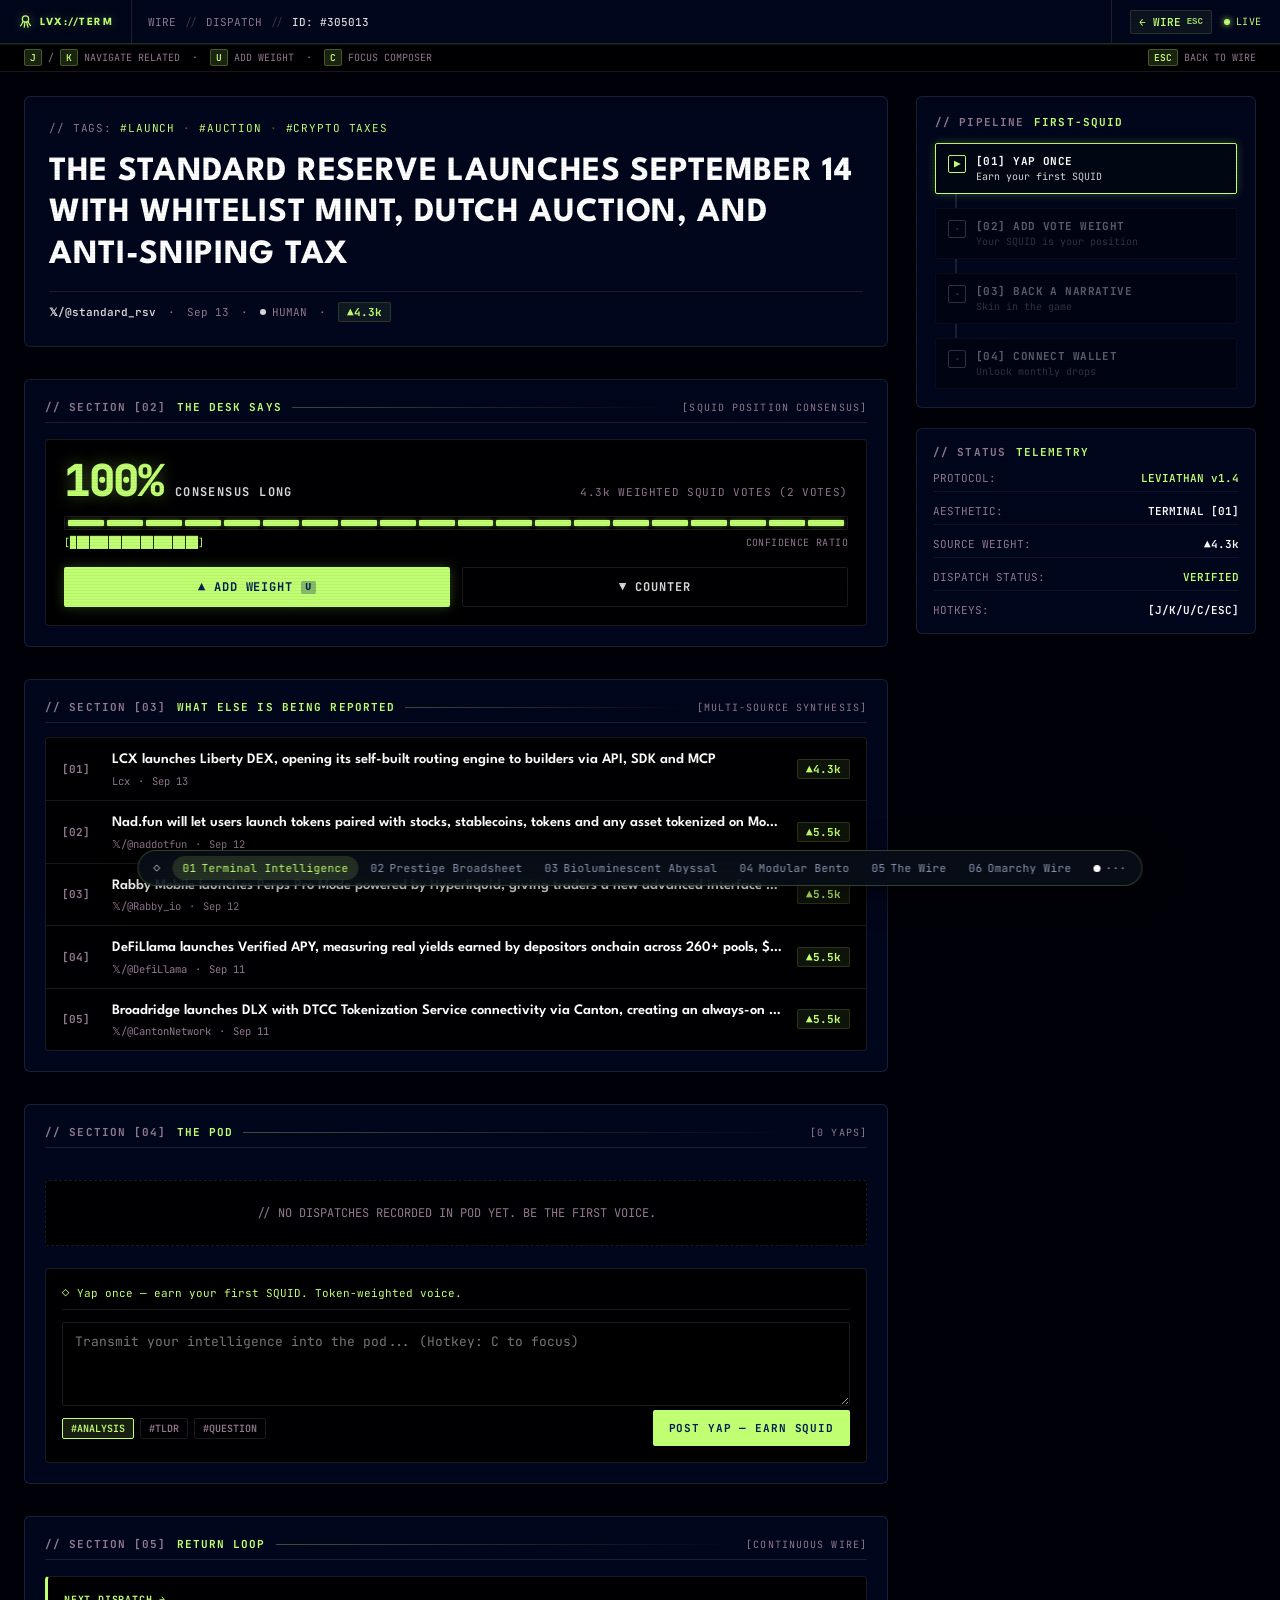
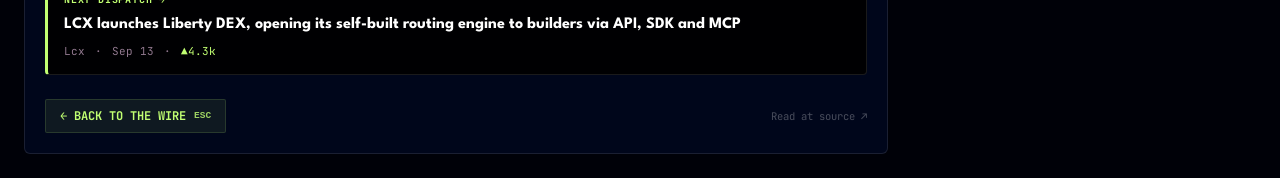
==== variant-1-terminal-article.html @ 9339038b "feat: article pages for V1/V2/V3 — hook-model journey (hook, brief, consensus, synthesis, pod, first" ====
<!DOCTYPE html>
<html lang="en">
<head>
  <meta charset="UTF-8">
  <meta name="viewport" content="width=device-width, initial-scale=1.0">
  <title>Leviathan News // Terminal Dispatch [01]</title>
  <link rel="stylesheet" href="shared/tokens.css">
  <style>
    /* ============================================================
       VARIANT 1: TERMINAL INTELLIGENCE — ARTICLE DISPATCH
       Bloomberg Terminal × Arkham Intelligence × Omarchy.org
       Leviathan Dark Command Center (Deep Navy #021f53 × Neon Lime #c1ff72)
       ============================================================ */

    :root {
      /* Leviathan dark neutral surfaces */
      --bg-terminal: var(--lvx-navy-950);     /* near-black navy bg */
      --bg-panel: var(--lvx-navy-900);        /* navy cards/panels */
      --bg-rail: var(--lvx-navy-900);         /* recessed rail / side panels */
      --bg-surface: var(--lvx-navy-800);      /* raised cards/popovers #021f53 */
      --bg-surface-hover: var(--lvx-navy-700);/* subtle hover */
      --bg-well: color-mix(in oklch, var(--lvx-navy) 20%, #000000); /* inset wells */

      --border-hairline: color-mix(in oklch, #ffffff 10%, transparent); /* borders: white 10% alpha */
      --border-subtle: color-mix(in oklch, #ffffff 6%, transparent);
      --border-lime-dim: var(--lvx-lime-dim);  /* lime at 14% alpha */
      --border-lime-bright: var(--lvx-lime);   /* brand primary lime #c1ff72 */

      /* High-contrast accessible text */
      --text-primary: #ffffff;
      --text-secondary: #d9d9d9;
      --text-dim: var(--lvx-gray-dim);
      --text-mono-num: var(--lvx-lime);

      /* OFFICIAL Leviathan Brand Palette */
      --brand-lime: var(--lvx-lime);          /* #c1ff72 - brand primary */
      --brand-lime-soft: var(--lvx-lime-soft);
      --brand-lime-ink: #021f53;              /* #021f53 - text on lime */
      --brand-lime-dim: var(--lvx-lime-dim);

      /* Radii scale: <= 6px strictly */
      --r-xs: 2px;
      --r-sm: 4px;
      --r-md: 6px;
    }

    *, *::before, *::after {
      box-sizing: border-box;
      margin: 0;
      padding: 0;
    }

    html {
      background-color: var(--bg-terminal);
      color: var(--text-primary);
      font-family: var(--font-brand-body);
      -webkit-font-smoothing: antialiased;
      -moz-osx-font-smoothing: grayscale;
      overflow-x: hidden;
      overflow-y: scroll;
    }

    body {
      min-height: 100vh;
      background-color: var(--bg-terminal);
      position: relative;
    }

    /* Restrained scanline overlay */
    body::after {
      content: "";
      position: fixed;
      inset: 0;
      pointer-events: none;
      background: repeating-linear-gradient(
        0deg,
        rgba(0, 0, 0, 0.14) 0px,
        rgba(0, 0, 0, 0.14) 1px,
        transparent 1px,
        transparent 3px
      );
      opacity: 0.35;
      z-index: 9999;
    }

    /* Tabular numbers across all mono surfaces */
    .mono {
      font-family: var(--font-mono);
      font-variant-numeric: tabular-nums;
    }

    /* Custom thin scrollbars */
    * {
      scrollbar-width: thin;
      scrollbar-color: var(--lvx-navy-700) transparent;
    }
    ::-webkit-scrollbar {
      width: 4px;
      height: 4px;
    }
    ::-webkit-scrollbar-track {
      background: var(--bg-rail);
    }
    ::-webkit-scrollbar-thumb {
      background: var(--lvx-navy-700);
      border-radius: var(--r-xs);
    }
    ::-webkit-scrollbar-thumb:hover {
      background: var(--brand-lime);
    }

    /* ============================================================
       ZONE 0: READING PROGRESS BAR (2px fixed top)
       ============================================================ */
    .reading-progress-bar {
      position: fixed;
      top: 0;
      left: 0;
      height: 2px;
      width: 0%;
      background: var(--brand-lime);
      box-shadow: 0 0 8px color-mix(in oklch, var(--brand-lime) 50%, transparent);
      z-index: 100000;
      transition: width 0.08s ease-out;
    }

    /* ============================================================
       ROW 0: 44px TICKER STRIP
       ============================================================ */
    .ticker-strip {
      height: 44px;
      display: flex;
      align-items: center;
      background: var(--bg-rail);
      border-bottom: 1px solid var(--border-lime-dim);
      box-shadow: 0 1px 0 0 color-mix(in oklch, var(--lvx-lime) 10%, transparent);
      position: sticky;
      top: 0;
      z-index: 900;
      user-select: none;
    }

    .ticker-cell-left {
      flex: 0 0 auto;
      height: 100%;
      display: flex;
      align-items: center;
      gap: 14px;
      padding: 0 18px;
      border-right: 1px solid var(--border-hairline);
      background: var(--bg-rail);
    }

    .brand-tag {
      font-family: var(--font-brand-display);
      font-weight: 700;
      letter-spacing: 0.08em;
      color: var(--brand-lime);
      display: flex;
      align-items: center;
      gap: 7px;
      text-decoration: none;
    }

    .brand-tag-title {
      font-family: var(--font-brand-display);
      font-size: 11px;
      font-weight: 700;
      letter-spacing: 0.14em;
      text-transform: uppercase;
      text-shadow: 0 0 12px color-mix(in oklch, var(--lvx-lime) 35%, transparent);
    }

    .brand-octopus-glyph {
      flex-shrink: 0;
      stroke: var(--brand-lime);
      filter: drop-shadow(0 0 5px color-mix(in oklch, var(--lvx-lime) 45%, transparent));
    }

    .ticker-breadcrumbs {
      flex: 1 1 auto;
      height: 100%;
      display: flex;
      align-items: center;
      padding: 0 16px;
      font-family: var(--font-mono);
      font-size: 11px;
      color: var(--text-dim);
      gap: 8px;
      overflow: hidden;
      white-space: nowrap;
      text-overflow: ellipsis;
    }

    .ticker-breadcrumbs a {
      color: var(--text-dim);
      text-decoration: none;
      transition: color 0.15s;
    }
    .ticker-breadcrumbs a:hover {
      color: var(--brand-lime);
    }

    .ticker-breadcrumbs .crumb-sep {
      color: color-mix(in oklch, #ffffff 20%, transparent);
    }

    .ticker-breadcrumbs .crumb-current {
      color: var(--text-secondary);
      font-weight: 500;
    }

    .ticker-cell-right {
      flex: 0 0 auto;
      height: 100%;
      display: flex;
      align-items: center;
      gap: 12px;
      padding: 0 18px;
      border-left: 1px solid var(--border-hairline);
      background: var(--bg-rail);
    }

    .btn-wire-back {
      font-family: var(--font-mono);
      font-size: 11px;
      font-weight: 600;
      color: var(--brand-lime);
      text-decoration: none;
      display: inline-flex;
      align-items: center;
      gap: 6px;
      padding: 4px 8px;
      border: 1px solid var(--border-lime-dim);
      border-radius: var(--r-xs);
      background: color-mix(in oklch, var(--lvx-lime) 6%, transparent);
      transition: all 0.15s ease;
    }
    .btn-wire-back:hover {
      background: var(--brand-lime);
      color: var(--brand-lime-ink);
      border-color: var(--brand-lime);
    }

    .ws-indicator {
      display: flex;
      align-items: center;
      gap: 6px;
      font-size: 10.5px;
      color: var(--brand-lime);
      letter-spacing: 0.05em;
    }
    .ws-dot {
      width: 6px;
      height: 6px;
      border-radius: 50%;
      background: var(--brand-lime);
      box-shadow: 0 0 6px var(--brand-lime);
    }

    /* ============================================================
       KEYCAP HINTS ROW
       ============================================================ */
    .key-hints-strip {
      height: 28px;
      background: var(--bg-well);
      border-bottom: 1px solid var(--border-hairline);
      display: flex;
      align-items: center;
      justify-content: space-between;
      padding: 0 24px;
      font-family: var(--font-mono);
      font-size: 10px;
      color: var(--text-dim);
      user-select: none;
    }

    .key-hints-group {
      display: flex;
      align-items: center;
      gap: 12px;
    }

    .key-hints-group kbd {
      background: var(--brand-lime-dim);
      border: 1px solid color-mix(in oklch, var(--lvx-lime) 25%, transparent);
      border-radius: var(--r-xs);
      padding: 1px 5px;
      color: var(--brand-lime);
      font-family: var(--font-mono);
      font-size: 9.5px;
      font-weight: 600;
    }

    /* ============================================================
       MAIN LAYOUT: TWO COLUMNS (Article + Command Rail)
       ============================================================ */
    .terminal-container {
      max-width: 1400px;
      margin: 0 auto;
      padding: 24px;
      display: grid;
      grid-template-columns: minmax(0, 1fr) 340px;
      gap: 28px;
      align-items: start;
    }

    .terminal-article-stream {
      display: flex;
      flex-direction: column;
      gap: 32px;
      min-width: 0;
    }

    .terminal-side-rail {
      position: sticky;
      top: 68px;
      display: flex;
      flex-direction: column;
      gap: 20px;
    }

    /* ============================================================
       TERMINAL SECTION HEADERS (// SECTION [n])
       ============================================================ */
    .terminal-section-header {
      display: flex;
      align-items: center;
      gap: 10px;
      font-family: var(--font-mono);
      font-size: 11px;
      font-weight: 700;
      letter-spacing: 0.1em;
      color: var(--brand-lime);
      padding-bottom: 8px;
      border-bottom: 1px solid var(--border-hairline);
      text-transform: uppercase;
      user-select: none;
    }

    .terminal-section-header .sec-num {
      color: var(--text-dim);
    }
    .terminal-section-header .sec-title {
      color: var(--brand-lime);
    }
    .terminal-section-header .sec-line {
      flex: 1;
      height: 1px;
      background: linear-gradient(to right, color-mix(in oklch, var(--lvx-lime) 30%, transparent), transparent);
    }
    .terminal-section-header .sec-badge {
      color: var(--text-dim);
      font-weight: 400;
      font-size: 10px;
    }

    /* ============================================================
       SPECIES DOTS (6px: gray human / lime cyborg / navy+lime-ring agent)
       ============================================================ */
    .species-dot {
      width: 6px;
      height: 6px;
      border-radius: 50%;
      flex-shrink: 0;
      display: inline-block;
      vertical-align: middle;
    }
    .species-dot-human {
      background: #d9d9d9;
    }
    .species-dot-cyborg {
      background: var(--brand-lime);
      box-shadow: 0 0 4px color-mix(in oklch, var(--lvx-lime) 60%, transparent);
    }
    .species-dot-bot {
      background: #021f53;
      border: 1.5px solid var(--brand-lime);
      box-sizing: border-box;
      box-shadow: 0 0 4px color-mix(in oklch, var(--lvx-lime) 40%, transparent);
    }

    /* ============================================================
       ZONE 1: HOOK (HERO)
       ============================================================ */
    .hook-hero {
      background: var(--bg-panel);
      border: 1px solid var(--border-hairline);
      border-radius: var(--r-md);
      padding: 24px;
      display: flex;
      flex-direction: column;
      gap: 16px;
      position: relative;
    }

    .hero-kicker {
      font-family: var(--font-mono);
      font-size: 11px;
      color: var(--brand-lime);
      letter-spacing: 0.08em;
      text-transform: uppercase;
      display: flex;
      align-items: center;
      flex-wrap: wrap;
      gap: 8px;
    }
    .hero-kicker-label {
      color: var(--text-dim);
    }
    .hero-tag {
      color: var(--brand-lime);
    }

    .hero-headline {
      font-family: var(--font-brand-display);
      font-size: clamp(22px, 3.2vw, 34px);
      font-weight: 700;
      line-height: 1.22;
      letter-spacing: 0.02em;
      color: var(--text-primary);
      text-transform: uppercase;
      word-break: break-word;
    }

    .hero-standfirst {
      font-family: var(--font-brand-body);
      font-size: 16px;
      line-height: 1.55;
      color: var(--text-secondary);
      border-left: 2px solid var(--brand-lime);
      padding-left: 14px;
      margin-top: 4px;
    }

    .hero-meta-line {
      display: flex;
      align-items: center;
      flex-wrap: wrap;
      gap: 12px;
      font-family: var(--font-mono);
      font-size: 11px;
      color: var(--text-dim);
      padding-top: 10px;
      border-top: 1px solid var(--border-hairline);
    }

    .hero-meta-item {
      display: inline-flex;
      align-items: center;
      gap: 6px;
    }
    .hero-meta-item.source-host {
      color: var(--text-secondary);
      font-weight: 600;
    }
    .hero-meta-item.weight-item {
      color: var(--brand-lime);
      font-weight: 700;
      background: color-mix(in oklch, var(--lvx-lime) 8%, transparent);
      padding: 2px 8px;
      border-radius: var(--r-xs);
      border: 1px solid var(--border-lime-dim);
    }

    .hero-media-wrapper {
      margin-top: 8px;
      width: 100%;
      max-height: 380px;
      border-radius: var(--r-sm);
      overflow: hidden;
      border: 1px solid var(--border-hairline);
      background: var(--bg-well);
      position: relative;
    }
    .hero-media-img {
      width: 100%;
      height: 100%;
      max-height: 380px;
      object-fit: cover;
      display: block;
    }

    /* ============================================================
       ZONE 2: THE BRIEF (Perplexity-style AI Summary)
       ============================================================ */
    .brief-section {
      background: var(--bg-panel);
      border: 1px solid var(--border-hairline);
      border-radius: var(--r-md);
      padding: 20px;
      display: flex;
      flex-direction: column;
      gap: 16px;
    }

    .brief-ledger {
      display: flex;
      flex-direction: column;
      border: 1px solid var(--border-hairline);
      border-radius: var(--r-sm);
      background: var(--bg-well);
      overflow: hidden;
    }

    .brief-ledger-row {
      display: flex;
      align-items: flex-start;
      gap: 14px;
      padding: 12px 16px;
      border-bottom: 1px solid var(--border-hairline);
      font-family: var(--font-brand-body);
      font-size: 15px;
      line-height: 1.5;
      color: var(--text-primary);
    }
    .brief-ledger-row:last-child {
      border-bottom: none;
    }

    .brief-ledger-idx {
      font-family: var(--font-mono);
      font-size: 11px;
      font-weight: 700;
      color: var(--brand-lime);
      flex-shrink: 0;
      padding-top: 2px;
      letter-spacing: 0.06em;
    }

    .key-numbers-strip {
      display: grid;
      grid-template-columns: repeat(auto-fit, minmax(130px, 1fr));
      gap: 12px;
    }

    .key-number-card {
      background: var(--bg-well);
      border: 1px solid var(--border-hairline);
      border-left: 3px solid var(--brand-lime);
      border-radius: var(--r-xs);
      padding: 10px 14px;
      display: flex;
      flex-direction: column;
      gap: 4px;
    }

    .key-number-val {
      font-family: var(--font-mono);
      font-size: 20px;
      font-weight: 700;
      color: var(--brand-lime);
      letter-spacing: -0.02em;
    }

    .key-number-lbl {
      font-family: var(--font-mono);
      font-size: 9.5px;
      color: var(--text-dim);
      letter-spacing: 0.08em;
      text-transform: uppercase;
    }

    .pull-quote-card {
      background: color-mix(in oklch, var(--lvx-navy-800) 80%, #000000);
      border: 1px solid var(--border-hairline);
      border-left: 3px solid var(--brand-lime);
      border-radius: var(--r-sm);
      padding: 14px 18px;
    }

    .pull-quote-text {
      font-family: var(--font-brand-body);
      font-size: 14.5px;
      line-height: 1.55;
      color: var(--text-secondary);
      font-style: italic;
    }

    .pull-quote-byline {
      display: flex;
      align-items: center;
      gap: 8px;
      margin-top: 10px;
      font-family: var(--font-mono);
      font-size: 11px;
      color: var(--text-dim);
    }
    .pull-quote-author {
      color: var(--text-secondary);
      font-weight: 600;
    }

    /* ============================================================
       ZONE 3: CONSENSUS (THE DESK SAYS — Trade Wedge)
       ============================================================ */
    .consensus-section {
      background: var(--bg-panel);
      border: 1px solid var(--border-hairline);
      border-radius: var(--r-md);
      padding: 20px;
      display: flex;
      flex-direction: column;
      gap: 16px;
      position: relative;
    }

    .desk-odds-card {
      background: var(--bg-well);
      border: 1px solid var(--border-hairline);
      border-radius: var(--r-sm);
      padding: 18px;
      display: flex;
      flex-direction: column;
      gap: 14px;
      position: relative;
      overflow: hidden;
    }

    .desk-header-row {
      display: flex;
      align-items: baseline;
      justify-content: space-between;
      flex-wrap: wrap;
      gap: 8px;
    }

    .desk-pct-cluster {
      display: flex;
      align-items: baseline;
      gap: 12px;
    }

    .desk-big-pct {
      font-family: var(--font-mono);
      font-size: clamp(32px, 4vw, 44px);
      font-weight: 800;
      color: var(--brand-lime);
      line-height: 1;
      letter-spacing: -0.03em;
      text-shadow: 0 0 16px color-mix(in oklch, var(--lvx-lime) 30%, transparent);
    }

    .desk-pct-label {
      font-family: var(--font-mono);
      font-size: 12px;
      font-weight: 700;
      letter-spacing: 0.12em;
      color: var(--text-secondary);
      text-transform: uppercase;
    }

    .desk-votes-caption {
      font-family: var(--font-mono);
      font-size: 11px;
      color: var(--text-dim);
      letter-spacing: 0.06em;
    }

    /* ASCII-ish block meter */
    .desk-meter-wrap {
      display: flex;
      flex-direction: column;
      gap: 6px;
    }

    .desk-meter-grid {
      display: grid;
      grid-template-columns: repeat(20, 1fr);
      gap: 3px;
      height: 14px;
      background: color-mix(in oklch, #000000 60%, var(--lvx-navy-950));
      padding: 3px;
      border: 1px solid var(--border-hairline);
      border-radius: var(--r-xs);
    }

    .meter-block {
      height: 100%;
      border-radius: 1px;
      background: color-mix(in oklch, #ffffff 6%, transparent);
      transition: all 0.25s ease;
    }

    .meter-block.filled {
      background: var(--brand-lime);
      box-shadow: 0 0 4px color-mix(in oklch, var(--lvx-lime) 50%, transparent);
    }

    .meter-ascii-text {
      display: flex;
      justify-content: space-between;
      font-family: var(--font-mono);
      font-size: 10px;
      color: var(--text-dim);
      letter-spacing: 0.04em;
    }

    .meter-ascii-bar {
      color: var(--brand-lime);
    }

    .desk-action-row {
      display: grid;
      grid-template-columns: 1fr 1fr;
      gap: 12px;
      margin-top: 4px;
    }

    .btn-weight-action {
      height: 40px;
      display: inline-flex;
      align-items: center;
      justify-content: center;
      gap: 8px;
      font-family: var(--font-mono);
      font-size: 12px;
      font-weight: 700;
      letter-spacing: 0.08em;
      text-transform: uppercase;
      border-radius: var(--r-xs);
      cursor: pointer;
      transition: all 0.15s ease;
      user-select: none;
    }

    .btn-weight-add {
      background: var(--brand-lime);
      color: var(--brand-lime-ink);
      border: none;
      box-shadow: 0 0 12px color-mix(in oklch, var(--lvx-lime) 25%, transparent);
    }
    .btn-weight-add:hover {
      background: var(--brand-lime-soft);
      box-shadow: 0 0 18px color-mix(in oklch, var(--lvx-lime) 50%, transparent);
      transform: translateY(-1px);
    }

    .btn-weight-counter {
      background: transparent;
      color: var(--text-secondary);
      border: 1px solid var(--border-hairline);
    }
    .btn-weight-counter:hover {
      background: var(--bg-surface-hover);
      color: var(--text-primary);
      border-color: color-mix(in oklch, #ffffff 20%, transparent);
      transform: translateY(-1px);
    }

    .btn-weight-action:active {
      transform: translateY(0);
    }

    /* Flash animation for meter */
    @keyframes barFlash {
      0% { box-shadow: 0 0 24px var(--brand-lime); filter: brightness(1.4); }
      100% { box-shadow: none; filter: brightness(1); }
    }
    .flash-active {
      animation: barFlash 0.7s ease-out 1;
    }

    /* Inline wallet nudge for consensus */
    .wallet-nudge-box {
      margin-top: 10px;
      padding: 12px 14px;
      background: color-mix(in oklch, var(--lvx-navy-800) 80%, #000000);
      border: 1px dashed var(--brand-lime);
      border-radius: var(--r-xs);
      display: flex;
      align-items: center;
      justify-content: space-between;
      gap: 12px;
      font-family: var(--font-mono);
      font-size: 11px;
    }

    .nudge-text {
      color: var(--text-secondary);
    }
    .nudge-text strong {
      color: var(--brand-lime);
    }

    .btn-nudge-connect {
      height: 32px;
      padding: 0 12px;
      background: var(--brand-lime);
      color: var(--brand-lime-ink);
      font-family: var(--font-mono);
      font-size: 11px;
      font-weight: 700;
      border: none;
      border-radius: var(--r-xs);
      cursor: pointer;
      white-space: nowrap;
      transition: all 0.15s;
    }
    .btn-nudge-connect:hover {
      background: var(--brand-lime-soft);
    }

    /* ============================================================
       ZONE 4: WHAT ELSE IS BEING REPORTED (Multi-source Synthesis)
       ============================================================ */
    .related-section {
      background: var(--bg-panel);
      border: 1px solid var(--border-hairline);
      border-radius: var(--r-md);
      padding: 20px;
      display: flex;
      flex-direction: column;
      gap: 14px;
    }

    .related-ledger {
      display: flex;
      flex-direction: column;
      border: 1px solid var(--border-hairline);
      border-radius: var(--r-sm);
      background: var(--bg-well);
      overflow: hidden;
    }

    .related-row {
      display: grid;
      grid-template-columns: 36px 1fr auto;
      gap: 14px;
      align-items: center;
      padding: 12px 16px;
      border-bottom: 1px solid var(--border-hairline);
      text-decoration: none;
      color: inherit;
      transition: background-color 0.15s;
    }
    .related-row:last-child {
      border-bottom: none;
    }
    .related-row:hover, .related-row.active-hotkey {
      background: color-mix(in oklch, var(--lvx-lime) 6%, var(--bg-surface-hover));
    }
    .related-row.active-hotkey {
      outline: 1px solid var(--brand-lime);
    }

    .related-index {
      font-family: var(--font-mono);
      font-size: 11px;
      font-weight: 700;
      color: var(--text-dim);
    }
    .related-row:hover .related-index, .related-row.active-hotkey .related-index {
      color: var(--brand-lime);
    }

    .related-body {
      display: flex;
      flex-direction: column;
      gap: 4px;
      min-width: 0;
    }

    .related-headline {
      font-family: var(--font-brand-body);
      font-size: 14.5px;
      font-weight: 600;
      color: var(--text-primary);
      line-height: 1.35;
      overflow: hidden;
      text-overflow: ellipsis;
      white-space: nowrap;
    }
    .related-row:hover .related-headline {
      color: var(--brand-lime);
    }

    .related-meta {
      font-family: var(--font-mono);
      font-size: 10.5px;
      color: var(--text-dim);
      display: flex;
      align-items: center;
      gap: 8px;
    }

    .related-weight {
      font-family: var(--font-mono);
      font-size: 11px;
      font-weight: 700;
      color: var(--brand-lime);
      padding: 2px 8px;
      background: color-mix(in oklch, var(--lvx-lime) 8%, transparent);
      border: 1px solid var(--border-lime-dim);
      border-radius: var(--r-xs);
      white-space: nowrap;
    }

    /* ============================================================
       ZONE 5: THE POD (Comments as Pods)
       ============================================================ */
    .pod-section {
      background: var(--bg-panel);
      border: 1px solid var(--border-hairline);
      border-radius: var(--r-md);
      padding: 20px;
      display: flex;
      flex-direction: column;
      gap: 16px;
    }

    .pod-list {
      display: flex;
      flex-direction: column;
      gap: 10px;
    }

    .pod-item {
      background: var(--bg-well);
      border: 1px solid var(--border-hairline);
      border-radius: var(--r-sm);
      padding: 14px;
      display: flex;
      flex-direction: column;
      gap: 8px;
    }

    .pod-item-header {
      display: flex;
      align-items: center;
      justify-content: space-between;
      font-family: var(--font-mono);
      font-size: 11px;
      color: var(--text-dim);
    }

    .pod-author-cluster {
      display: flex;
      align-items: center;
      gap: 8px;
    }
    .pod-author-name {
      color: var(--text-primary);
      font-weight: 600;
    }

    .pod-tags-cluster {
      display: flex;
      align-items: center;
      gap: 6px;
    }
    .pod-tag-chip {
      font-family: var(--font-mono);
      font-size: 10px;
      color: var(--brand-lime);
      letter-spacing: 0.06em;
      text-transform: uppercase;
    }

    .pod-item-text {
      font-family: var(--font-brand-body);
      font-size: 14px;
      line-height: 1.5;
      color: var(--text-secondary);
      word-break: break-word;
    }

    .pod-empty-state {
      padding: 24px;
      text-align: center;
      font-family: var(--font-mono);
      font-size: 12px;
      color: var(--text-dim);
      border: 1px dashed var(--border-hairline);
      border-radius: var(--r-sm);
      background: var(--bg-well);
    }

    /* Composer */
    .pod-composer-wrap {
      margin-top: 6px;
      background: var(--bg-well);
      border: 1px solid var(--border-hairline);
      border-radius: var(--r-sm);
      padding: 16px;
      display: flex;
      flex-direction: column;
      gap: 12px;
    }

    .composer-nudge {
      font-family: var(--font-mono);
      font-size: 11px;
      color: var(--brand-lime);
      display: flex;
      align-items: center;
      gap: 8px;
      padding-bottom: 8px;
      border-bottom: 1px solid var(--border-hairline);
    }

    .composer-textarea {
      width: 100%;
      height: 84px;
      background: color-mix(in oklch, #000000 60%, var(--lvx-navy-950));
      border: 1px solid var(--border-hairline);
      border-radius: var(--r-xs);
      padding: 10px 12px;
      font-family: var(--font-mono);
      font-size: 13px;
      color: var(--text-primary);
      resize: vertical;
      outline: none;
      transition: border-color 0.15s;
    }
    .composer-textarea:focus {
      border-color: var(--brand-lime);
      box-shadow: 0 0 8px color-mix(in oklch, var(--lvx-lime) 20%, transparent);
    }

    .composer-controls {
      display: flex;
      align-items: center;
      justify-content: space-between;
      flex-wrap: wrap;
      gap: 10px;
    }

    .composer-tags {
      display: flex;
      align-items: center;
      gap: 6px;
    }

    .btn-tag-pill {
      background: transparent;
      border: 1px solid var(--border-hairline);
      border-radius: var(--r-xs);
      padding: 3px 8px;
      font-family: var(--font-mono);
      font-size: 10px;
      font-weight: 600;
      color: var(--text-dim);
      cursor: pointer;
      text-transform: uppercase;
      transition: all 0.15s;
    }
    .btn-tag-pill.active {
      background: color-mix(in oklch, var(--lvx-lime) 12%, transparent);
      border-color: var(--brand-lime);
      color: var(--brand-lime);
    }

    .btn-post-yap {
      height: 36px;
      padding: 0 16px;
      background: var(--brand-lime);
      color: var(--brand-lime-ink);
      font-family: var(--font-mono);
      font-size: 11px;
      font-weight: 700;
      letter-spacing: 0.08em;
      text-transform: uppercase;
      border: none;
      border-radius: var(--r-xs);
      cursor: pointer;
      transition: all 0.15s;
      white-space: nowrap;
    }
    .btn-post-yap:hover {
      background: var(--brand-lime-soft);
      box-shadow: 0 0 12px color-mix(in oklch, var(--lvx-lime) 35%, transparent);
    }
    .btn-post-yap.success-flash {
      background: #ffffff !important;
      color: #021f53 !important;
    }

    .composer-auth-swap {
      padding: 24px;
      text-align: center;
      display: flex;
      flex-direction: column;
      align-items: center;
      gap: 12px;
    }

    /* ============================================================
       ZONE 6: FIRST-SQUID JOURNEY RAIL (Command-pipeline style)
       ============================================================ */
    .journey-rail-box {
      background: var(--bg-panel);
      border: 1px solid var(--border-hairline);
      border-radius: var(--r-md);
      padding: 18px;
      display: flex;
      flex-direction: column;
      gap: 14px;
    }

    .journey-pipeline {
      display: flex;
      flex-direction: column;
      gap: 0;
    }

    .pipeline-step {
      display: flex;
      flex-direction: column;
      position: relative;
    }

    .pipeline-step-node {
      display: flex;
      align-items: flex-start;
      gap: 10px;
      padding: 10px 12px;
      background: var(--bg-well);
      border: 1px solid var(--border-hairline);
      border-radius: var(--r-xs);
      transition: all 0.2s;
    }

    .pipeline-step.done .pipeline-step-node {
      border-color: color-mix(in oklch, var(--lvx-lime) 40%, transparent);
      background: color-mix(in oklch, var(--lvx-lime) 4%, var(--bg-well));
    }

    .pipeline-step.current .pipeline-step-node {
      border-color: var(--brand-lime);
      box-shadow: 0 0 10px color-mix(in oklch, var(--lvx-lime) 25%, transparent);
      background: color-mix(in oklch, var(--lvx-lime) 8%, var(--bg-well));
    }

    .pipeline-step.locked {
      opacity: 0.35;
    }

    .step-marker {
      font-family: var(--font-mono);
      font-size: 11px;
      font-weight: 700;
      width: 18px;
      height: 18px;
      display: inline-flex;
      align-items: center;
      justify-content: center;
      border-radius: var(--r-xs);
      flex-shrink: 0;
      margin-top: 1px;
    }

    .pipeline-step.done .step-marker {
      background: var(--brand-lime);
      color: var(--brand-lime-ink);
    }
    .pipeline-step.current .step-marker {
      border: 1px solid var(--brand-lime);
      color: var(--brand-lime);
    }
    .pipeline-step.locked .step-marker {
      border: 1px solid var(--text-dim);
      color: var(--text-dim);
    }

    .step-content {
      display: flex;
      flex-direction: column;
      gap: 2px;
      min-width: 0;
    }

    .step-label {
      font-family: var(--font-mono);
      font-size: 11px;
      font-weight: 700;
      color: var(--text-primary);
      letter-spacing: 0.04em;
    }
    .pipeline-step.done .step-label {
      color: var(--brand-lime);
    }

    .step-reward {
      font-family: var(--font-mono);
      font-size: 10px;
      color: var(--text-dim);
    }
    .pipeline-step.current .step-reward {
      color: var(--text-secondary);
    }

    .pipeline-connector {
      width: 2px;
      height: 14px;
      margin-left: 20px;
      background: var(--border-hairline);
    }
    .pipeline-step.done + .pipeline-connector,
    .pipeline-connector.active {
      background: var(--brand-lime);
      box-shadow: 0 0 4px color-mix(in oklch, var(--lvx-lime) 50%, transparent);
    }

    /* Telemetry block in rail */
    .rail-telemetry-box {
      background: var(--bg-panel);
      border: 1px solid var(--border-hairline);
      border-radius: var(--r-md);
      padding: 16px;
      display: flex;
      flex-direction: column;
      gap: 12px;
      font-family: var(--font-mono);
      font-size: 11px;
    }

    .telemetry-row {
      display: flex;
      justify-content: space-between;
      color: var(--text-dim);
      padding-bottom: 6px;
      border-bottom: 1px solid var(--border-subtle);
    }
    .telemetry-row:last-child {
      border-bottom: none;
      padding-bottom: 0;
    }
    .telemetry-val {
      color: var(--text-primary);
      font-weight: 600;
    }

    /* ============================================================
       ZONE 7: RETURN LOOP FOOTER
       ============================================================ */
    .return-loop-section {
      background: var(--bg-panel);
      border: 1px solid var(--border-hairline);
      border-radius: var(--r-md);
      padding: 20px;
      display: flex;
      flex-direction: column;
      gap: 16px;
    }

    .next-dispatch-card {
      background: var(--bg-well);
      border: 1px solid var(--border-hairline);
      border-left: 3px solid var(--brand-lime);
      border-radius: var(--r-sm);
      padding: 16px;
      text-decoration: none;
      color: inherit;
      display: flex;
      flex-direction: column;
      gap: 8px;
      transition: all 0.15s;
    }
    .next-dispatch-card:hover {
      background: color-mix(in oklch, var(--lvx-lime) 6%, var(--bg-well));
      border-color: var(--brand-lime);
      transform: translateY(-1px);
    }

    .next-dispatch-badge {
      font-family: var(--font-mono);
      font-size: 10px;
      font-weight: 700;
      color: var(--brand-lime);
      letter-spacing: 0.08em;
      text-transform: uppercase;
    }

    .next-dispatch-headline {
      font-family: var(--font-brand-body);
      font-size: 16px;
      font-weight: 700;
      color: var(--text-primary);
      line-height: 1.35;
    }

    .next-dispatch-meta {
      display: flex;
      align-items: center;
      gap: 10px;
      font-family: var(--font-mono);
      font-size: 11px;
      color: var(--text-dim);
    }

    .return-nav-row {
      display: flex;
      align-items: center;
      justify-content: space-between;
      flex-wrap: wrap;
      gap: 12px;
      padding-top: 8px;
    }

    .btn-return-wire {
      font-family: var(--font-mono);
      font-size: 12px;
      font-weight: 700;
      color: var(--brand-lime);
      text-decoration: none;
      display: inline-flex;
      align-items: center;
      gap: 8px;
      padding: 8px 14px;
      border: 1px solid var(--border-lime-dim);
      border-radius: var(--r-xs);
      background: color-mix(in oklch, var(--lvx-lime) 8%, transparent);
      transition: all 0.15s;
    }
    .btn-return-wire:hover {
      background: var(--brand-lime);
      color: var(--brand-lime-ink);
      border-color: var(--brand-lime);
    }

    .exit-source-link {
      font-family: var(--font-mono);
      font-size: 10.5px;
      color: color-mix(in oklch, #ffffff 28%, transparent);
      text-decoration: none;
      transition: color 0.15s;
    }
    .exit-source-link:hover {
      color: var(--text-secondary);
      text-decoration: underline;
    }

    /* ============================================================
       LOADING SKELETON (Shimmer placeholders)
       ============================================================ */
    @keyframes shimmerAnim {
      0% { background-position: 200% 0; }
      100% { background-position: -200% 0; }
    }

    .shimmer-block {
      background: linear-gradient(
        90deg,
        color-mix(in oklch, #ffffff 2%, transparent) 0%,
        color-mix(in oklch, var(--lvx-lime) 8%, transparent) 50%,
        color-mix(in oklch, #ffffff 2%, transparent) 100%
      );
      background-size: 200% 100%;
      animation: shimmerAnim 1.6s ease-in-out infinite;
      border-radius: var(--r-xs);
    }

    .skeleton-wrap {
      display: flex;
      flex-direction: column;
      gap: 24px;
      padding: 24px;
      background: var(--bg-panel);
      border: 1px solid var(--border-hairline);
      border-radius: var(--r-md);
    }

    /* ============================================================
       ERROR STATE (Terminal 404/Err box)
       ============================================================ */
    .terminal-error-card {
      max-width: 680px;
      margin: 80px auto;
      background: var(--bg-panel);
      border: 1px solid var(--border-lime-dim);
      border-radius: var(--r-md);
      padding: 32px;
      display: flex;
      flex-direction: column;
      align-items: center;
      text-align: center;
      gap: 16px;
    }

    .error-code {
      font-family: var(--font-mono);
      font-size: 13px;
      font-weight: 700;
      color: var(--brand-lime);
      letter-spacing: 0.12em;
    }

    .error-title {
      font-family: var(--font-brand-display);
      font-size: 24px;
      font-weight: 700;
      color: var(--text-primary);
      text-transform: uppercase;
    }

    .error-msg {
      font-family: var(--font-mono);
      font-size: 13px;
      color: var(--text-dim);
      max-width: 480px;
      line-height: 1.5;
    }

    .error-back-btn {
      margin-top: 12px;
      padding: 10px 20px;
      background: var(--brand-lime);
      color: var(--brand-lime-ink);
      font-family: var(--font-mono);
      font-size: 12px;
      font-weight: 700;
      text-decoration: none;
      border-radius: var(--r-xs);
      transition: background 0.15s;
    }
    .error-back-btn:hover {
      background: var(--brand-lime-soft);
    }

    /* ============================================================
       RESPONSIVE BREAKPOINTS (<= 860px mobile / tablet)
       ============================================================ */
    @media (max-width: 860px) {
      .terminal-container {
        grid-template-columns: 1fr;
        padding: 14px;
        gap: 20px;
      }

      .terminal-side-rail {
        position: static;
      }

      .journey-pipeline {
        flex-direction: row;
        overflow-x: auto;
        padding-bottom: 6px;
        gap: 8px;
      }
      .pipeline-step {
        flex: 0 0 200px;
      }
      .pipeline-connector {
        display: none;
      }

      .key-hints-strip {
        display: none;
      }

      .hero-headline {
        font-size: 22px;
      }
    }

    @media (prefers-reduced-motion: reduce) {
      *, *::before, *::after {
        animation-duration: 0.001s !important;
        transition-duration: 0.001s !important;
      }
      body::after {
        opacity: 0.15;
      }
    }
  </style>
</head>
<body>

  <!-- Zone 0: 2px lime reading progress bar fixed top -->
  <div class="reading-progress-bar" id="reading-progress-bar" role="progressbar" aria-valuenow="0" aria-valuemin="0" aria-valuemax="100"></div>

  <!-- Row 0: 44px Ticker Strip -->
  <header class="ticker-strip" role="banner" aria-label="Terminal status banner">
    <div class="ticker-cell-left">
      <a href="variant-1-terminal.html" class="brand-tag" title="Return to wire">
        <svg class="brand-octopus-glyph" width="15" height="15" viewBox="0 0 24 24" fill="none" stroke="var(--brand-lime)" stroke-width="2" stroke-linecap="round" aria-hidden="true">
          <circle cx="12" cy="8" r="5"/><path d="M8 12c-1 3-2 5-4 7M11 13c-.3 3-.5 5-1 8M14 13c.5 3 1 5 2 8M16 12c1.2 2.8 2.2 4.8 4 6.5"/>
        </svg>
        <span class="brand-tag-title">LVX://TERM</span>
      </a>
    </div>

    <div class="ticker-breadcrumbs" id="ticker-breadcrumbs" aria-label="Breadcrumb navigation">
      <a href="variant-1-terminal.html">WIRE</a>
      <span class="crumb-sep">//</span>
      <span>DISPATCH</span>
      <span class="crumb-sep">//</span>
      <span class="crumb-current mono" id="crumb-id-display">ID: ...</span>
    </div>

    <div class="ticker-cell-right">
      <a href="variant-1-terminal.html" class="btn-wire-back" id="btn-wire-back">
        <span>← WIRE</span>
        <kbd style="font-size:9px; opacity:0.8;">ESC</kbd>
      </a>
      <div class="ws-indicator" title="WebSocket telemetry feed">
        <span class="ws-dot" id="ws-status-dot"></span>
        <span class="mono" style="font-size:10px;">LIVE</span>
      </div>
    </div>
  </header>

  <!-- Keycap hints row -->
  <aside class="key-hints-strip" aria-label="Terminal keyboard shortcuts">
    <div class="key-hints-group">
      <span><kbd>J</kbd> / <kbd>K</kbd> NAVIGATE RELATED</span>
      <span>·</span>
      <span><kbd>U</kbd> ADD WEIGHT</span>
      <span>·</span>
      <span><kbd>C</kbd> FOCUS COMPOSER</span>
    </div>
    <div class="key-hints-group">
      <span><kbd>ESC</kbd> BACK TO WIRE</span>
    </div>
  </aside>

  <!-- Main Container -->
  <main class="terminal-container" id="main-content" role="main">

    <!-- Loading Skeleton Placeholder -->
    <div class="terminal-article-stream" id="article-skeleton" aria-busy="true" aria-label="Loading dispatch content">
      <div class="skeleton-wrap">
        <div class="shimmer-block" style="height: 16px; width: 180px;"></div>
        <div class="shimmer-block" style="height: 48px; width: 90%;"></div>
        <div class="shimmer-block" style="height: 24px; width: 70%;"></div>
        <div class="shimmer-block" style="height: 20px; width: 40%;"></div>
        <div class="shimmer-block" style="height: 220px; width: 100%;"></div>
      </div>
      <div class="skeleton-wrap">
        <div class="shimmer-block" style="height: 18px; width: 140px;"></div>
        <div class="shimmer-block" style="height: 36px; width: 100%;"></div>
        <div class="shimmer-block" style="height: 36px; width: 100%;"></div>
        <div class="shimmer-block" style="height: 36px; width: 85%;"></div>
      </div>
    </div>

    <!-- Error State (hidden by default) -->
    <div class="terminal-error-card" id="article-error" style="display: none;" role="alert">
      <span class="error-code mono">// ERR_INTEL_404</span>
      <h1 class="error-title">DISPATCH NOT LOCATED</h1>
      <p class="error-msg" id="error-msg-detail">The requested intel dispatch could not be resolved from local cache or the live feed.</p>
      <a href="variant-1-terminal.html" class="error-back-btn">← RETURN TO TERMINAL WIRE [ESC]</a>
    </div>

    <!-- Live Article Content Stream -->
    <div class="terminal-article-stream" id="article-content" style="display: none;">

      <!-- ZONE 1: HOOK (HERO) -->
      <article class="hook-hero" id="zone-hook" aria-labelledby="hero-headline">
        <div class="hero-kicker" id="hero-kicker-tags">
          <!-- Plain mono text tags (NOT boxed chips) -->
          <span class="hero-kicker-label">// TAGS:</span>
          <span id="hero-tags-list">#SIGNAL</span>
        </div>

        <h1 class="hero-headline" id="hero-headline">Loading Dispatch...</h1>

        <div class="hero-standfirst" id="hero-standfirst" style="display: none;"></div>

        <div class="hero-meta-line" id="hero-meta-line">
          <span class="hero-meta-item source-host" id="meta-source-host">–</span>
          <span>·</span>
          <span class="hero-meta-item" id="meta-time-ago">–</span>
          <span>·</span>
          <span class="hero-meta-item" id="meta-species-item">
            <span class="species-dot species-dot-human" id="meta-species-dot"></span>
            <span id="meta-species-label">HUMAN</span>
          </span>
          <span>·</span>
          <span class="hero-meta-item weight-item" id="meta-vote-weight">▲0</span>
        </div>

        <div class="hero-media-wrapper" id="hero-media-wrapper" style="display: none;">
          <img class="hero-media-img" id="hero-media-img" alt="Dispatch telemetry graphic" loading="eager">
        </div>
      </article>

      <!-- ZONE 2: THE BRIEF (Perplexity-style AI summary) -->
      <section class="brief-section" id="section-brief" aria-labelledby="brief-header">
        <div class="terminal-section-header" id="brief-header">
          <span class="sec-num">// SECTION [01]</span>
          <span class="sec-title">THE BRIEF</span>
          <div class="sec-line"></div>
          <span class="sec-badge mono">[SYNTHESIZED INTEL]</span>
        </div>

        <!-- Bullets ledger -->
        <div class="brief-ledger" id="brief-bullets-ledger" role="list">
          <!-- Dynamic bullets -->
        </div>

        <!-- Key Numbers Strip -->
        <div class="key-numbers-strip" id="key-numbers-strip" style="display: none;" aria-label="Key quantitative metrics">
          <!-- Dynamic number cards -->
        </div>

        <!-- Pull Quote -->
        <div class="pull-quote-card" id="brief-quote-card" style="display: none;">
          <p class="pull-quote-text" id="pull-quote-text"></p>
          <div class="pull-quote-byline">
            <span class="species-dot species-dot-cyborg" id="quote-species-dot"></span>
            <span class="pull-quote-author" id="pull-quote-author">Analyst</span>
            <span>·</span>
            <span>DISPATCH POD CITATION</span>
          </div>
        </div>
      </section>

      <!-- ZONE 3: CONSENSUS (THE DESK SAYS — Trade Wedge) -->
      <!-- PROVIDER SEAM: replace consensusFromVotes with Kalshi/Polymarket odds when aggregator ships -->
      <section class="consensus-section" id="section-consensus" aria-labelledby="consensus-header">
        <div class="terminal-section-header" id="consensus-header">
          <span class="sec-num">// SECTION [02]</span>
          <span class="sec-title">THE DESK SAYS</span>
          <div class="sec-line"></div>
          <span class="sec-badge mono">[SQUID POSITION CONSENSUS]</span>
        </div>

        <div class="desk-odds-card" id="desk-odds-card">
          <div class="desk-header-row">
            <div class="desk-pct-cluster">
              <span class="desk-big-pct mono" id="desk-pct-num" aria-live="polite">50%</span>
              <span class="desk-pct-label" id="desk-pct-label">UNPRICED</span>
            </div>
            <div class="desk-votes-caption mono" id="desk-votes-caption">0 WEIGHTED SQUID VOTES</div>
          </div>

          <!-- ASCII-ish block meter (divs) -->
          <div class="desk-meter-wrap" id="desk-meter-wrap">
            <div class="desk-meter-grid" id="desk-meter-grid" role="meter" aria-valuenow="50" aria-valuemin="0" aria-valuemax="100" aria-label="Consensus odds meter">
              <!-- 20 segmented blocks -->
            </div>
            <div class="meter-ascii-text mono">
              <span class="meter-ascii-bar" id="meter-ascii-bar">[░░░░░░░░░░░░░░░░░░░░]</span>
              <span>CONFIDENCE RATIO</span>
            </div>
          </div>

          <!-- Action buttons (40px) -->
          <div class="desk-action-row">
            <button class="btn-weight-action btn-weight-add" id="btn-add-weight" type="button" title="Add long position weight (Hotkey: U)">
              <span>▲ ADD WEIGHT</span>
              <kbd style="font-size:10px; background:rgba(2,31,83,0.3); color:#021f53; padding:1px 4px; border-radius:2px;">U</kbd>
            </button>
            <button class="btn-weight-action btn-weight-counter" id="btn-counter-weight" type="button" title="Counter position weight">
              <span>▼ COUNTER</span>
            </button>
          </div>

          <!-- Inline Wallet Nudge (shown on auth-required) -->
          <div class="wallet-nudge-box" id="wallet-nudge-box" style="display: none;" role="alert">
            <div class="nudge-text mono">
              <strong>[!] AUTH REQUIRED</strong> // Connect Web3 wallet (EIP-191) to allocate position weight.
            </div>
            <button class="btn-nudge-connect" id="btn-nudge-connect" type="button">CONNECT WALLET</button>
          </div>
          <div class="mono" id="wallet-error-msg" style="display: none; font-size: 11px; color: var(--brand-lime); padding-top: 4px;"></div>
        </div>
      </section>

      <!-- ZONE 4: WHAT ELSE IS BEING REPORTED (Multi-source Synthesis) -->
      <section class="related-section" id="section-related" aria-labelledby="related-header">
        <div class="terminal-section-header" id="related-header">
          <span class="sec-num">// SECTION [03]</span>
          <span class="sec-title">WHAT ELSE IS BEING REPORTED</span>
          <div class="sec-line"></div>
          <span class="sec-badge mono">[MULTI-SOURCE SYNTHESIS]</span>
        </div>

        <div class="related-ledger" id="related-ledger" role="list">
          <!-- Dynamic related rows -->
        </div>
      </section>

      <!-- ZONE 5: THE POD (Comments / Pod Feel) -->
      <section class="pod-section" id="section-pod" aria-labelledby="pod-header">
        <div class="terminal-section-header" id="pod-header">
          <span class="sec-num">// SECTION [04]</span>
          <span class="sec-title">THE POD</span>
          <div class="sec-line"></div>
          <span class="sec-badge mono" id="pod-count-badge">[0 YAPS]</span>
        </div>

        <div class="pod-list" id="pod-list">
          <!-- Dynamic yap items -->
        </div>

        <div class="pod-empty-state" id="pod-empty-state" style="display: none;">
          // NO DISPATCHES RECORDED IN POD YET. BE THE FIRST VOICE.
        </div>

        <!-- Composer -->
        <div class="pod-composer-wrap" id="pod-composer-wrap">
          <div class="composer-nudge mono" id="composer-nudge">
            <span style="font-size:12px;">◇</span>
            <span>Yap once — earn your first SQUID. Token-weighted voice.</span>
          </div>

          <div id="composer-active-view">
            <textarea 
              class="composer-textarea" 
              id="yap-textarea" 
              rows="3" 
              placeholder="Transmit your intelligence into the pod... (Hotkey: C to focus)"
              aria-label="Pod transmission composer"
            ></textarea>

            <div class="composer-controls">
              <div class="composer-tags" role="group" aria-label="Yap classification tags">
                <button type="button" class="btn-tag-pill active" data-tag="analysis">#ANALYSIS</button>
                <button type="button" class="btn-tag-pill" data-tag="tldr">#TLDR</button>
                <button type="button" class="btn-tag-pill" data-tag="question">#QUESTION</button>
              </div>

              <button class="btn-post-yap" id="btn-post-yap" type="button">
                POST YAP — EARN SQUID
              </button>
            </div>
          </div>

          <!-- Auth-required swap card -->
          <div class="composer-auth-swap" id="composer-auth-swap" style="display: none;">
            <div style="font-size: 20px; color: var(--brand-lime);">⚡</div>
            <div class="mono" style="font-size: 13px; font-weight: 700; color: var(--text-primary);">
              CONNECT WALLET TO TRANSMIT YAP
            </div>
            <div class="mono" style="font-size: 11px; color: var(--text-dim); max-width: 340px;">
              EIP-191 cryptographic signature verifies account weight and accrues SQUID yield.
            </div>
            <button class="btn-nudge-connect" id="btn-composer-connect" type="button" style="height: 36px; padding: 0 18px; margin-top: 6px;">
              CONNECT WALLET [EIP-191]
            </button>
            <div class="mono" id="composer-wallet-error" style="display: none; font-size: 11px; color: var(--brand-lime); margin-top: 4px;"></div>
          </div>
        </div>
      </section>

      <!-- ZONE 7: RETURN LOOP FOOTER -->
      <footer class="return-loop-section" id="section-return-loop" role="contentinfo" aria-labelledby="return-header">
        <div class="terminal-section-header" id="return-header">
          <span class="sec-num">// SECTION [05]</span>
          <span class="sec-title">RETURN LOOP</span>
          <div class="sec-line"></div>
          <span class="sec-badge mono">[CONTINUOUS WIRE]</span>
        </div>

        <!-- Next dispatch card -->
        <a href="#" class="next-dispatch-card" id="next-dispatch-card" style="display: none;">
          <div class="next-dispatch-badge mono">NEXT DISPATCH →</div>
          <div class="next-dispatch-headline" id="next-dispatch-headline">Next Story Headline</div>
          <div class="next-dispatch-meta mono" id="next-dispatch-meta">
            <span id="next-meta-source">–</span>
            <span>·</span>
            <span id="next-meta-time">–</span>
            <span>·</span>
            <span id="next-meta-weight" style="color: var(--brand-lime);">▲0</span>
          </div>
        </a>

        <div class="return-nav-row">
          <a href="variant-1-terminal.html" class="btn-return-wire" id="btn-return-wire">
            <span>← BACK TO THE WIRE</span>
            <kbd style="font-size:9.5px; opacity:0.8;">ESC</kbd>
          </a>

          <!-- De-emphasized quiet exit -->
          <a href="#" class="exit-source-link" id="exit-source-link" target="_blank" rel="noopener noreferrer" data-track="source-out">
            Read at source ↗
          </a>
        </div>
      </footer>

    </div>

    <!-- ZONE 6: FIRST-SQUID JOURNEY RAIL (Desktop Sticky Rail / Mobile Strip) -->
    <aside class="terminal-side-rail" id="side-rail" aria-label="Terminal telemetry and progression pipeline">
      
      <div class="journey-rail-box" id="journey-rail-box">
        <div class="terminal-section-header" style="border-bottom: none; padding-bottom: 0;">
          <span class="sec-num">// PIPELINE</span>
          <span class="sec-title">FIRST-SQUID</span>
        </div>

        <div class="journey-pipeline" id="journey-pipeline" role="list" aria-label="Onboarding reward steps">
          <!-- Rendered dynamically from ArticleEngine.journeyState() -->
        </div>
      </div>

      <!-- Quick Telemetry Box -->
      <div class="rail-telemetry-box" id="rail-telemetry-box">
        <div class="terminal-section-header" style="border-bottom: none; padding-bottom: 0;">
          <span class="sec-num">// STATUS</span>
          <span class="sec-title">TELEMETRY</span>
        </div>

        <div class="telemetry-row">
          <span>PROTOCOL:</span>
          <span class="telemetry-val" style="color: var(--brand-lime);">LEVIATHAN v1.4</span>
        </div>
        <div class="telemetry-row">
          <span>AESTHETIC:</span>
          <span class="telemetry-val">TERMINAL [01]</span>
        </div>
        <div class="telemetry-row">
          <span>SOURCE WEIGHT:</span>
          <span class="telemetry-val mono" id="rail-source-weight">▲0</span>
        </div>
        <div class="telemetry-row">
          <span>DISPATCH STATUS:</span>
          <span class="telemetry-val mono" style="color: var(--brand-lime);">VERIFIED</span>
        </div>
        <div class="telemetry-row">
          <span>HOTKEYS:</span>
          <span class="telemetry-val mono">[J/K/U/C/ESC]</span>
        </div>
      </div>

    </aside>

  </main>

  <!-- Shared Library Scripts -->
  <script>window.VARIANT = { n: 1, name: 'Terminal Intelligence' };</script>
  <script src="shared/leviathan-api.js"></script>
  <script src="shared/article-engine.js"></script>
  <script src="shared/showcase-nav.js" defer></script>

  <!-- Terminal Article Interactive Controller -->
  <script>
    (function () {
      'use strict';

      /* ============================================================
         TRACKING SEAM (Production A/B Port)
         ============================================================ */
      window.LVXTrack = window.LVXTrack || function (event, props) {
        try {
          console.debug('[track]', event, Object.assign({ variant: 'terminal' }, props));
        } catch (e) {}
      };

      var articleId = ArticleEngine.articleIdFromUrl();
      var currentArticle = null;
      var currentYaps = [];
      var currentRelated = [];
      var consensusData = { pct: 50, up: 0, down: 0, totalWeight: 0, label: 'UNPRICED' };
      var activeRelatedIndex = -1;
      var composerFirstFocus = false;
      var trackedDepths = {};

      /* DOM Elements */
      var progressBar = document.getElementById('reading-progress-bar');
      var skeletonEl = document.getElementById('article-skeleton');
      var errorEl = document.getElementById('article-error');
      var contentEl = document.getElementById('article-content');
      var crumbIdDisplay = document.getElementById('crumb-id-display');

      /* Hero DOM */
      var heroTagsList = document.getElementById('hero-tags-list');
      var heroHeadline = document.getElementById('hero-headline');
      var heroStandfirst = document.getElementById('hero-standfirst');
      var metaSourceHost = document.getElementById('meta-source-host');
      var metaTimeAgo = document.getElementById('meta-time-ago');
      var metaSpeciesDot = document.getElementById('meta-species-dot');
      var metaSpeciesLabel = document.getElementById('meta-species-label');
      var metaVoteWeight = document.getElementById('meta-vote-weight');
      var heroMediaWrapper = document.getElementById('hero-media-wrapper');
      var heroMediaImg = document.getElementById('hero-media-img');
      var railSourceWeight = document.getElementById('rail-source-weight');

      /* Brief DOM */
      var sectionBrief = document.getElementById('section-brief');
      var briefBulletsLedger = document.getElementById('brief-bullets-ledger');
      var keyNumbersStrip = document.getElementById('key-numbers-strip');
      var briefQuoteCard = document.getElementById('brief-quote-card');
      var pullQuoteText = document.getElementById('pull-quote-text');
      var pullQuoteAuthor = document.getElementById('pull-quote-author');
      var quoteSpeciesDot = document.getElementById('quote-species-dot');

      /* Consensus DOM */
      var sectionConsensus = document.getElementById('section-consensus');
      var deskPctNum = document.getElementById('desk-pct-num');
      var deskPctLabel = document.getElementById('desk-pct-label');
      var deskVotesCaption = document.getElementById('desk-votes-caption');
      var deskMeterGrid = document.getElementById('desk-meter-grid');
      var meterAsciiBar = document.getElementById('meter-ascii-bar');
      var btnAddWeight = document.getElementById('btn-add-weight');
      var btnCounterWeight = document.getElementById('btn-counter-weight');
      var walletNudgeBox = document.getElementById('wallet-nudge-box');
      var btnNudgeConnect = document.getElementById('btn-nudge-connect');
      var walletErrorMsg = document.getElementById('wallet-error-msg');
      var deskOddsCard = document.getElementById('desk-odds-card');

      /* Related DOM */
      var sectionRelated = document.getElementById('section-related');
      var relatedLedger = document.getElementById('related-ledger');

      /* Pod DOM */
      var podCountBadge = document.getElementById('pod-count-badge');
      var podList = document.getElementById('pod-list');
      var podEmptyState = document.getElementById('pod-empty-state');
      var yapTextarea = document.getElementById('yap-textarea');
      var btnPostYap = document.getElementById('btn-post-yap');
      var composerActiveView = document.getElementById('composer-active-view');
      var composerAuthSwap = document.getElementById('composer-auth-swap');
      var btnComposerConnect = document.getElementById('btn-composer-connect');

      /* Journey DOM */
      var journeyPipeline = document.getElementById('journey-pipeline');

      /* Return loop DOM */
      var nextDispatchCard = document.getElementById('next-dispatch-card');
      var nextDispatchHeadline = document.getElementById('next-dispatch-headline');
      var nextMetaSource = document.getElementById('next-meta-source');
      var nextMetaTime = document.getElementById('next-meta-time');
      var nextMetaWeight = document.getElementById('next-meta-weight');
      var exitSourceLink = document.getElementById('exit-source-link');

      /* ============================================================
         SAFE FETCH WITH FIXTURE FALLBACK
         ============================================================ */
      function loadArticleData(id) {
        if (!id) {
          return fetch('shared/fixtures/news.json')
            .then(function (r) { return r.json(); })
            .then(function (d) {
              var items = Array.isArray(d) ? d : (d.results || []);
              if (items.length) {
                articleId = String(items[0].id);
                return items[0];
              }
              throw new Error('No articles available');
            });
        }

        return ArticleEngine.fetchArticle(id).catch(function (err) {
          return fetch('shared/fixtures/news.json')
            .then(function (r) { return r.json(); })
            .then(function (d) {
              var items = Array.isArray(d) ? d : (d.results || []);
              var match = items.find(function (a) { return String(a.id) === String(id); });
              if (match) return match;
              if (items.length) return items[0];
              throw err;
            });
        });
      }

      function loadYapsData(id) {
        return ArticleEngine.fetchYaps(id).catch(function () {
          return (currentArticle && currentArticle.top_yaps) || [];
        });
      }

      function loadRelatedData(article) {
        return ArticleEngine.fetchRelated(article, 5).catch(function () {
          return fetch('shared/fixtures/news.json')
            .then(function (r) { return r.json(); })
            .then(function (d) {
              var items = Array.isArray(d) ? d : (d.results || []);
              var tags = (article.tags || []).map(function (t) {
                return (typeof t === 'string' ? t : (t.name || '')).toLowerCase();
              });
              return items
                .filter(function (a) { return String(a.id) !== String(article.id); })
                .map(function (a) {
                  var overlap = (a.tags || []).filter(function (t) {
                    var tn = (typeof t === 'string' ? t : (t.name || '')).toLowerCase();
                    return tags.indexOf(tn) !== -1;
                  }).length;
                  return { article: a, overlap: overlap };
                })
                .filter(function (x) { return x.overlap > 0; })
                .sort(function (a, b) { return b.overlap - a.overlap; })
                .slice(0, 5)
                .map(function (x) { return x.article; });
            })
            .catch(function () { return []; });
        });
      }

      /* ============================================================
         RENDER 8 HOOK ZONES
         ============================================================ */

      /* 0. READING PROGRESS & DEPTH TRACKING */
      ArticleEngine.trackReadingProgress(document.documentElement, function (pct) {
        var pct100 = Math.round(pct * 100);
        progressBar.style.width = pct100 + '%';
        progressBar.setAttribute('aria-valuenow', pct100);

        [25, 50, 75, 100].forEach(function (depth) {
          if (pct100 >= depth && !trackedDepths[depth]) {
            trackedDepths[depth] = true;
            LVXTrack('scroll_depth', { depth: depth });
          }
        });
      });

      /* 1. HOOK (HERO) */
      function renderHook(article) {
        crumbIdDisplay.textContent = 'ID: #' + article.id;

        // Tags kicker: plain mono text, NOT boxed chips
        var tags = article.tags || [];
        if (tags.length > 0) {
          var tagNames = tags.map(function (t) {
            var n = (typeof t === 'string' ? t : (t.name || t.slug || '')).toUpperCase();
            return '#' + Leviathan.esc(n.replace(/^#/, ''));
          });
          heroTagsList.innerHTML = tagNames.join(' <span style="opacity:0.4;">·</span> ');
        } else {
          heroTagsList.textContent = '#INTEL';
        }

        // Headline: no link out
        heroHeadline.textContent = article.headline || 'Untitled Dispatch';

        // Standfirst from top_tldr or lede
        var standfirst = (article.top_tldr && (article.top_tldr.text || article.top_tldr)) || '';
        if (standfirst) {
          heroStandfirst.textContent = standfirst;
          heroStandfirst.style.display = 'block';
        } else {
          heroStandfirst.style.display = 'none';
        }

        // Meta status line
        metaSourceHost.textContent = Leviathan.sourceHost(article) || 'leviathannews.xyz';
        metaTimeAgo.textContent = Leviathan.timeAgo(article.date_posted) || 'recently';

        // Species dot (6px)
        var user = article.post_user || {};
        var meta = Leviathan.accountMeta(user);
        metaSpeciesDot.className = 'species-dot species-dot-' + (meta.cls === 'acct-cyborg' ? 'cyborg' : meta.cls === 'acct-bot' ? 'bot' : 'human');
        metaSpeciesLabel.textContent = meta.label || 'HUMAN';

        // Vote weight
        var weight = (article.vote_details && article.vote_details.total_vote_weight) || 0;
        metaVoteWeight.textContent = '▲' + Leviathan.fmtWeight(weight);
        railSourceWeight.textContent = '▲' + Leviathan.fmtWeight(weight);

        // Hero media
        if (article.media) {
          heroMediaImg.src = article.media;
          heroMediaImg.onerror = function () {
            heroMediaWrapper.style.display = 'none';
          };
          heroMediaWrapper.style.display = 'block';
        } else {
          heroMediaWrapper.style.display = 'none';
        }
      }

      /* 2. THE BRIEF (Perplexity-style AI Summary) */
      function renderBrief(article, yaps) {
        var brief = ArticleEngine.buildBrief(article, yaps);

        if (!brief.hasSummary && (!brief.numbers || brief.numbers.length === 0)) {
          sectionBrief.style.display = 'none';
          return;
        }
        sectionBrief.style.display = 'flex';

        // Bullets ledger
        briefBulletsLedger.innerHTML = '';
        (brief.bullets || []).forEach(function (bulletText, idx) {
          var row = document.createElement('div');
          row.className = 'brief-ledger-row';
          row.setAttribute('role', 'listitem');
          row.innerHTML = 
            '<span class="brief-ledger-idx">[' + String(idx + 1).padStart(2, '0') + ']</span>' +
            '<span class="brief-ledger-text">' + Leviathan.esc(bulletText) + '</span>';
          briefBulletsLedger.appendChild(row);
        });

        // Key Numbers Strip
        if (brief.numbers && brief.numbers.length > 0) {
          keyNumbersStrip.innerHTML = '';
          brief.numbers.forEach(function (num) {
            var card = document.createElement('div');
            card.className = 'key-number-card';
            card.innerHTML = 
              '<span class="key-number-val">' + Leviathan.esc(num) + '</span>' +
              '<span class="key-number-lbl">METRIC QUANT</span>';
            keyNumbersStrip.appendChild(card);
          });
          keyNumbersStrip.style.display = 'grid';
        } else {
          keyNumbersStrip.style.display = 'none';
        }

        // Pull quote
        if (brief.quote && brief.quote.text) {
          pullQuoteText.textContent = '“' + brief.quote.text + '”';
          pullQuoteAuthor.textContent = brief.quote.author || 'Analyst';
          var quoteUser = brief.quote.user || {};
          var qMeta = Leviathan.accountMeta(quoteUser);
          quoteSpeciesDot.className = 'species-dot species-dot-' + (qMeta.cls === 'acct-cyborg' ? 'cyborg' : qMeta.cls === 'acct-bot' ? 'bot' : 'human');
          briefQuoteCard.style.display = 'block';
        } else {
          briefQuoteCard.style.display = 'none';
        }
      }

      /* 3. CONSENSUS (THE DESK SAYS) */
      function renderConsensus(article) {
        consensusData = ArticleEngine.consensusFromVotes(article);
        updateConsensusDisplay();
      }

      function updateConsensusDisplay() {
        deskPctNum.textContent = consensusData.pct + '%';
        deskPctLabel.textContent = consensusData.label;
        deskVotesCaption.textContent = Leviathan.fmtWeight(consensusData.totalWeight) + ' WEIGHTED SQUID VOTES (' + (consensusData.up + consensusData.down) + ' VOTES)';

        // 20-block ASCII-ish meter
        var totalBlocks = 20;
        var filledBlocks = Math.round((consensusData.pct / 100) * totalBlocks);
        deskMeterGrid.innerHTML = '';
        var asciiStr = '[';
        for (var i = 0; i < totalBlocks; i++) {
          var block = document.createElement('span');
          block.className = 'meter-block' + (i < filledBlocks ? ' filled' : '');
          deskMeterGrid.appendChild(block);
          asciiStr += (i < filledBlocks ? '█' : '░');
        }
        asciiStr += ']';
        meterAsciiBar.textContent = asciiStr;
        deskMeterGrid.setAttribute('aria-valuenow', consensusData.pct);
      }

      function flashOddsBar() {
        deskOddsCard.classList.remove('flash-active');
        void deskOddsCard.offsetWidth;
        deskOddsCard.classList.add('flash-active');
      }

      function applyWeightSuccess(side) {
        if (side === 1) {
          consensusData.up += 1;
        } else {
          consensusData.down += 1;
        }
        var newTotal = consensusData.up + consensusData.down;
        consensusData.pct = Math.round((consensusData.up / newTotal) * 100);
        consensusData.totalWeight += (side === 1 ? 50 : 25);
        consensusData.label = consensusData.pct >= 67 ? 'CONSENSUS LONG' : consensusData.pct >= 50 ? 'LEAN LONG' : 'CONTESTED';

        updateConsensusDisplay();
        flashOddsBar();

        ArticleEngine.journeyComplete('weight');
        LVXTrack('journey_step_completed', { step: 'weight' });
        renderJourney();

        walletNudgeBox.style.display = 'none';
        walletErrorMsg.style.display = 'none';
      }

      function handleWeightAction(side) {
        LVXTrack('weight_clicked', { side: side });

        if (!ArticleEngine.isAuthed()) {
          walletNudgeBox.style.display = 'flex';
          walletErrorMsg.style.display = 'none';
          return;
        }

        ArticleEngine.placeWeight(articleId, side)
          .then(function () {
            applyWeightSuccess(side);
          })
          .catch(function (err) {
            if (err.message === 'auth-required') {
              walletNudgeBox.style.display = 'flex';
              walletErrorMsg.style.display = 'none';
            } else {
              walletErrorMsg.textContent = '[!] VOTE FAILED: ' + err.message;
              walletErrorMsg.style.display = 'block';
            }
          });
      }

      /* 4. WHAT ELSE IS BEING REPORTED */
      function renderRelated(relatedItems) {
        currentRelated = relatedItems || [];
        if (currentRelated.length === 0) {
          sectionRelated.style.display = 'none';
          return;
        }
        sectionRelated.style.display = 'flex';

        relatedLedger.innerHTML = '';
        currentRelated.forEach(function (rel, idx) {
          var row = document.createElement('a');
          row.className = 'related-row';
          row.href = ArticleEngine.articleUrl('variant-1-terminal-article.html', rel.id);
          row.setAttribute('role', 'listitem');
          row.setAttribute('data-id', rel.id);
          row.setAttribute('data-index', idx);

          var w = (rel.vote_details && rel.vote_details.total_vote_weight) || 0;
          var host = Leviathan.sourceHost(rel);
          var time = Leviathan.timeAgo(rel.date_posted);

          row.innerHTML = 
            '<span class="related-index">[' + String(idx + 1).padStart(2, '0') + ']</span>' +
            '<div class="related-body">' +
              '<div class="related-headline">' + Leviathan.esc(rel.headline || 'Untitled Related') + '</div>' +
              '<div class="related-meta">' +
                '<span>' + Leviathan.esc(host) + '</span>' +
                '<span>·</span>' +
                '<span>' + Leviathan.esc(time) + '</span>' +
              '</div>' +
            '</div>' +
            '<span class="related-weight">▲' + Leviathan.fmtWeight(w) + '</span>';

          row.addEventListener('click', function () {
            LVXTrack('related_clicked', { to_id: rel.id });
          });

          relatedLedger.appendChild(row);
        });
      }

      /* 5. THE POD */
      function renderPod(yaps) {
        currentYaps = yaps || [];
        podCountBadge.textContent = '[' + currentYaps.length + (currentYaps.length === 1 ? ' YAP' : ' YAPS') + ']';

        if (currentYaps.length === 0) {
          podList.innerHTML = '';
          podEmptyState.style.display = 'block';
          return;
        }
        podEmptyState.style.display = 'none';
        podList.innerHTML = '';

        currentYaps.forEach(function (y) {
          appendYapItem(y, false);
        });
      }

      function appendYapItem(y, prepend) {
        var card = document.createElement('div');
        card.className = 'pod-item';

        var author = y.author || {};
        var name = author.display_name || 'Anonymous Analyst';
        var meta = Leviathan.accountMeta(author);
        var dotClass = 'species-dot-' + (meta.cls === 'acct-cyborg' ? 'cyborg' : meta.cls === 'acct-bot' ? 'bot' : 'human');
        var timeStr = y.created_at ? Leviathan.timeAgo(y.created_at) : 'just now';

        var tags = y.tags || [];
        var tagsHtml = tags.map(function (t) {
          var name = typeof t === 'string' ? t : (t.name || t.slug || '');
          return '<span class="pod-tag-chip">#' + Leviathan.esc(String(name).toUpperCase()) + '</span>';
        }).join(' ');

        card.innerHTML = 
          '<div class="pod-item-header">' +
            '<div class="pod-author-cluster">' +
              '<span class="species-dot ' + dotClass + '"></span>' +
              '<span class="pod-author-name">' + Leviathan.esc(name) + '</span>' +
              '<span style="color:var(--text-dim);">·</span>' +
              '<span>' + Leviathan.esc(timeStr) + '</span>' +
            '</div>' +
            '<div class="pod-tags-cluster">' + tagsHtml + '</div>' +
          '</div>' +
          '<div class="pod-item-text">' + Leviathan.esc(y.text || '') + '</div>';

        if (prepend && podList.firstChild) {
          podList.insertBefore(card, podList.firstChild);
        } else {
          podList.appendChild(card);
        }
      }

      function applyYapSuccess(text, tags) {
        LVXTrack('yap_submitted', { id: articleId });
        ArticleEngine.journeyComplete('yap');
        LVXTrack('journey_step_completed', { step: 'yap' });

        var newYap = {
          text: text,
          tags: tags,
          author: { display_name: 'You (Local Session)', account_type: 'human' },
          created_at: new Date().toISOString()
        };
        podEmptyState.style.display = 'none';
        appendYapItem(newYap, true);
        currentYaps.unshift(newYap);
        podCountBadge.textContent = '[' + currentYaps.length + (currentYaps.length === 1 ? ' YAP' : ' YAPS') + ']';

        yapTextarea.value = '';
        btnPostYap.textContent = '✓ POSTED — SQUID EARNED';
        btnPostYap.classList.add('success-flash');
        setTimeout(function () {
          btnPostYap.textContent = 'POST YAP — EARN SQUID';
          btnPostYap.classList.remove('success-flash');
        }, 2200);

        renderJourney();
      }

      function handlePostYap() {
        var text = yapTextarea.value.trim();
        if (!text) {
          yapTextarea.focus();
          return;
        }

        var activePills = document.querySelectorAll('.btn-tag-pill.active');
        var selectedTags = Array.from(activePills).map(function (p) {
          return p.getAttribute('data-tag');
        });

        if (!ArticleEngine.isAuthed()) {
          composerActiveView.style.display = 'none';
          composerAuthSwap.style.display = 'flex';
          return;
        }

        ArticleEngine.postYap(articleId, text, selectedTags)
          .then(function () {
            applyYapSuccess(text, selectedTags);
          })
          .catch(function (err) {
            if (err.message === 'auth-required') {
              composerActiveView.style.display = 'none';
              composerAuthSwap.style.display = 'flex';
            } else {
              var composerErr = document.getElementById('composer-wallet-error');
              if (composerErr) {
                composerErr.textContent = '[!] ' + err.message;
                composerErr.style.display = 'block';
              }
            }
          });
      }

      /* 6. FIRST-SQUID JOURNEY (Progressive Disclosure Pipeline) */
      function renderJourney() {
        var steps = ArticleEngine.journeyState();
        journeyPipeline.innerHTML = '';

        steps.forEach(function (step, idx) {
          var stepEl = document.createElement('div');
          var stepStateCls = step.done ? 'done' : (step.current ? 'current' : 'locked');
          stepEl.className = 'pipeline-step ' + stepStateCls;

          var markerChar = step.done ? '✓' : (step.current ? '▶' : '·');
          var numStr = '[' + String(idx + 1).padStart(2, '0') + ']';

          stepEl.innerHTML = 
            '<div class="pipeline-step-node">' +
              '<span class="step-marker">' + markerChar + '</span>' +
              '<div class="step-content">' +
                '<span class="step-label">' + numStr + ' ' + Leviathan.esc(step.label.toUpperCase()) + '</span>' +
                '<span class="step-reward">' + Leviathan.esc(step.reward) + '</span>' +
              '</div>' +
            '</div>';

          journeyPipeline.appendChild(stepEl);

          if (idx < steps.length - 1) {
            var conn = document.createElement('div');
            conn.className = 'pipeline-connector' + (step.done ? ' active' : '');
            journeyPipeline.appendChild(conn);
          }
        });
      }

      /* 7. RETURN LOOP FOOTER */
      function renderReturnLoop(relatedItems, article) {
        if (relatedItems && relatedItems.length > 0) {
          var nextArt = relatedItems[0];
          nextDispatchHeadline.textContent = nextArt.headline || 'Next Dispatch';
          nextMetaSource.textContent = Leviathan.sourceHost(nextArt);
          nextMetaTime.textContent = Leviathan.timeAgo(nextArt.date_posted);
          var nextWeight = (nextArt.vote_details && nextArt.vote_details.total_vote_weight) || 0;
          nextMetaWeight.textContent = '▲' + Leviathan.fmtWeight(nextWeight);
          nextDispatchCard.href = ArticleEngine.articleUrl('variant-1-terminal-article.html', nextArt.id);
          nextDispatchCard.style.display = 'flex';

          nextDispatchCard.onclick = function () {
            LVXTrack('next_dispatch_clicked', { to_id: nextArt.id });
          };
        } else {
          nextDispatchCard.style.display = 'none';
        }

        // De-emphasized exit at source
        if (article.url) {
          exitSourceLink.href = article.url;
          exitSourceLink.onclick = function () {
            LVXTrack('source_out_clicked', { url: article.url });
          };
        } else {
          exitSourceLink.style.display = 'none';
        }
      }

      /* ============================================================
         WALLET AUTH FLOW
         ============================================================ */
      function triggerWalletConnect() {
        LVXTrack('wallet_connect_started');
        ArticleEngine.connectWallet()
          .then(function (res) {
            LVXTrack('wallet_connected', { address: res.address });
            ArticleEngine.journeyComplete('wallet');
            LVXTrack('journey_step_completed', { step: 'wallet' });
            renderJourney();

            walletNudgeBox.style.display = 'none';
            composerAuthSwap.style.display = 'none';
            composerActiveView.style.display = 'block';
          })
          .catch(function (err) {
            var note = err.message === 'no-wallet'
              ? 'Install a Web3 wallet (e.g. MetaMask, Rabby, Rainbow) to sign.'
              : 'Wallet authentication failed: ' + err.message;

            if (walletErrorMsg) {
              walletErrorMsg.textContent = '[!] ' + note;
              walletErrorMsg.style.display = 'block';
            }
            var composerErr = document.getElementById('composer-wallet-error');
            if (composerErr) {
              composerErr.textContent = '[!] ' + note;
              composerErr.style.display = 'block';
            }
          });
      }

      /* ============================================================
         INTERSECTION OBSERVERS FOR VIEW TRACKING
         ============================================================ */
      var viewObserver = new IntersectionObserver(function (entries) {
        entries.forEach(function (entry) {
          if (entry.isIntersecting) {
            if (entry.target.id === 'section-brief' && !entry.target.dataset.viewed) {
              entry.target.dataset.viewed = '1';
              LVXTrack('brief_viewed', { id: articleId });
            }
            if (entry.target.id === 'section-consensus' && !entry.target.dataset.viewed) {
              entry.target.dataset.viewed = '1';
              LVXTrack('consensus_viewed', { id: articleId });
            }
          }
        });
      }, { threshold: 0.2 });

      viewObserver.observe(sectionBrief);
      viewObserver.observe(sectionConsensus);

      /* ============================================================
         KEYBOARD SHORTCUTS (Hotkeys)
         ============================================================ */
      window.addEventListener('keydown', function (e) {
        var activeTag = (document.activeElement && document.activeElement.tagName) || '';
        if (activeTag === 'INPUT' || activeTag === 'TEXTAREA' || (document.activeElement && document.activeElement.isContentEditable)) {
          return;
        }

        var key = e.key.toLowerCase();

        // [U] Add weight
        if (key === 'u') {
          e.preventDefault();
          handleWeightAction(1);
          return;
        }

        // [C] Focus composer
        if (key === 'c') {
          e.preventDefault();
          yapTextarea.focus();
          yapTextarea.scrollIntoView({ behavior: 'smooth', block: 'center' });
          return;
        }

        // [ESC] Back to wire
        if (e.key === 'Escape') {
          window.location.href = 'variant-1-terminal.html';
          return;
        }

        // [J] / [K] Navigate related list
        var relatedRows = document.querySelectorAll('.related-row');
        if (relatedRows.length > 0) {
          if (key === 'j') {
            e.preventDefault();
            activeRelatedIndex = Math.min(activeRelatedIndex + 1, relatedRows.length - 1);
            highlightRelatedRow(relatedRows, activeRelatedIndex);
            return;
          } else if (key === 'k') {
            e.preventDefault();
            activeRelatedIndex = Math.max(activeRelatedIndex - 1, 0);
            highlightRelatedRow(relatedRows, activeRelatedIndex);
            return;
          } else if (e.key === 'Enter' && activeRelatedIndex >= 0 && activeRelatedIndex < relatedRows.length) {
            e.preventDefault();
            relatedRows[activeRelatedIndex].click();
            return;
          }
        }
      });

      function highlightRelatedRow(rows, idx) {
        rows.forEach(function (r, i) {
          if (i === idx) {
            r.classList.add('active-hotkey');
            r.scrollIntoView({ behavior: 'smooth', block: 'nearest' });
          } else {
            r.classList.remove('active-hotkey');
          }
        });
      }

      /* ============================================================
         EVENT LISTENERS & BINDINGS
         ============================================================ */
      btnAddWeight.addEventListener('click', function () { handleWeightAction(1); });
      btnCounterWeight.addEventListener('click', function () { handleWeightAction(-1); });
      btnNudgeConnect.addEventListener('click', triggerWalletConnect);
      btnComposerConnect.addEventListener('click', triggerWalletConnect);
      btnPostYap.addEventListener('click', handlePostYap);

      yapTextarea.addEventListener('focus', function () {
        if (!composerFirstFocus) {
          composerFirstFocus = true;
          LVXTrack('yap_started');
        }
      });

      // Tag pill toggles
      document.querySelectorAll('.btn-tag-pill').forEach(function (btn) {
        btn.addEventListener('click', function () {
          btn.classList.toggle('active');
        });
      });

      /* Expose test helper methods on window for automated verification */
      window.__testSimulateWeightSuccess = applyWeightSuccess;
      window.__testSimulateYapSuccess = applyYapSuccess;

      /* ============================================================
         PAGE BOOT SEQUENCE
         ============================================================ */
      renderJourney(); // Initial static render from persisted localStorage

      loadArticleData(articleId)
        .then(function (article) {
          currentArticle = article;
          articleId = String(article.id);

          document.title = (article.headline || 'Dispatch') + ' // Leviathan Terminal [01]';

          renderHook(article);
          renderConsensus(article);

          LVXTrack('article_viewed', { id: article.id });

          Promise.all([
            loadYapsData(article.id),
            loadRelatedData(article)
          ]).then(function (results) {
            var yaps = results[0] || [];
            var related = results[1] || [];

            renderBrief(article, yaps);
            renderPod(yaps);
            renderRelated(related);
            renderReturnLoop(related, article);

            skeletonEl.style.display = 'none';
            contentEl.style.display = 'flex';
          }).catch(function (err) {
            console.error('Secondary intel error:', err);
            skeletonEl.style.display = 'none';
            contentEl.style.display = 'flex';
          });
        })
        .catch(function (err) {
          console.error('Failed to load article:', err);
          skeletonEl.style.display = 'none';
          errorEl.style.display = 'flex';
          document.getElementById('error-msg-detail').textContent = 
            'DISPATCH ID [' + Leviathan.esc(articleId || 'NULL') + '] COULD NOT BE FOUND: ' + err.message;
        });

    })();
  </script>
</body>
</html>
---- shared/tokens.css ----
/* ============================================================
   LEVIATHAN NEWS — SOTA Design Tokens (shared across variants)
   OFFICIAL BRAND: navy #021f53 · neon lime #c1ff72 · white
   light gray #d9d9d9 · black. Fonts: Horizon + League Spartan.
   ============================================================ */

@import url('https://fonts.cdnfonts.com/css/horizon');
@import url('https://fonts.googleapis.com/css2?family=League+Spartan:wght@300;400;500;600;700;800&family=Newsreader:ital,opsz,wght@0,6..72,300;0,6..72,400;0,6..72,500;0,6..72,600;0,6..72,700;0,6..72,800;1,6..72,400;1,6..72,500&family=Instrument+Serif:ital@0;1&family=JetBrains+Mono:ital,wght@0,400;0,500;0,600;0,700;1,400&display=swap');

:root {
  /* ============================================================
     OFFICIAL LEVIATHAN BRAND PALETTE — the only 5 hues allowed.
     Tints/shades/alpha variations via color-mix are permitted.
     ============================================================ */
  --lvx-navy:  #021f53;   /* Deep Navy Blue — brand base */
  --lvx-lime:  #c1ff72;   /* Neon Lime Green — brand signal */
  --lvx-white: #ffffff;
  --lvx-gray:  #d9d9d9;   /* Light Gray */
  --lvx-black: #000000;

  /* Navy depth scale (brand variations) */
  --lvx-navy-950: color-mix(in oklch, #021f53 30%, #000000);   /* deepest bg */
  --lvx-navy-900: color-mix(in oklch, #021f53 50%, #000000);   /* page bg */
  --lvx-navy-850: color-mix(in oklch, #021f53 70%, #000000);   /* sunken */
  --lvx-navy-800: #021f53;                                      /* surface */
  --lvx-navy-700: color-mix(in oklch, #021f53 84%, #ffffff);   /* raised card */
  --lvx-navy-600: color-mix(in oklch, #021f53 68%, #ffffff);   /* hover */
  --lvx-navy-500: color-mix(in oklch, #021f53 52%, #ffffff);   /* border-bright */

  /* Lime variations */
  --lvx-lime-soft: color-mix(in oklch, #c1ff72 55%, #ffffff);
  --lvx-lime-dim:  color-mix(in oklch, #c1ff72 14%, transparent);
  --lvx-lime-ink:  #021f53;   /* text on lime fills */
  --lvx-lime-glow: 0 0 24px color-mix(in oklch, #c1ff72 30%, transparent);

  /* Grays (neutral variations) */
  --lvx-gray-dim:  color-mix(in oklch, #d9d9d9 55%, #021f53);  /* muted text on navy */
  --lvx-gray-faint: color-mix(in oklch, #d9d9d9 32%, #021f53);

  /* ============================================================
     BRAND TYPOGRAPHY
     ============================================================ */
  --font-brand-display: 'Horizon', 'League Spartan', sans-serif;  /* ALL-CAPS display */
  --font-brand-body:    'League Spartan', 'Inter', system-ui, sans-serif;
  --font-editorial:     'Newsreader', 'Georgia', serif;           /* long-form reading only */
  --font-display-serif: 'Instrument Serif', 'Georgia', serif;     /* editorial accents only */
  --font-mono:          'JetBrains Mono', ui-monospace, 'SF Mono', monospace;  /* telemetry/code */

  /* Legacy aliases → brand-locked */
  --font-display: var(--font-brand-display);
  --font-sans:    var(--font-brand-body);
  --font-body:    var(--font-brand-body);

  /* ============================================================
     LEGACY COLOR ALIASES — remapped to official palette so all
     existing variant CSS stays on-brand. Do not add new hues.
     ============================================================ */
  --bio-cyan:        var(--lvx-lime);
  --bio-cyan-dim:    var(--lvx-lime-dim);
  --squid-magenta:   var(--lvx-lime);        /* hot accent = lime fill + navy ink */
  --curation-amber:  var(--lvx-gray);        /* human = light gray */
  --kelp-green:      var(--lvx-lime);        /* live = lime */
  --blood-red:       var(--lvx-white);

  --trench-950: var(--lvx-navy-950);
  --trench-900: var(--lvx-navy-900);
  --abyss-850:  var(--lvx-navy-850);
  --abyss-800:  var(--lvx-navy-800);
  --abyss-700:  var(--lvx-navy-700);

  --tokyo-950: var(--lvx-navy-950);
  --tokyo-900: var(--lvx-navy-900);
  --tokyo-800: var(--lvx-navy-850);

  --paper:      var(--lvx-white);
  --paper-warm: var(--lvx-gray);
  --ink:        color-mix(in oklch, #021f53 55%, #000000);
  --ink-soft:   color-mix(in oklch, #021f53 45%, #d9d9d9);

  /* Data-viz ramp (brand variations only: lime → white → gray → navy tints) */
  --lvx-chart-1: #c1ff72;
  --lvx-chart-2: #ffffff;
  --lvx-chart-3: #d9d9d9;
  --lvx-chart-4: color-mix(in oklch, #d9d9d9 55%, #021f53);
  --lvx-chart-5: color-mix(in oklch, #d9d9d9 30%, #021f53);

  /* Fluid type scale */
  --fs-micro:   clamp(0.625rem, 0.6rem + 0.1vw, 0.6875rem);
  --fs-caption: clamp(0.75rem, 0.72rem + 0.15vw, 0.8125rem);
  --fs-body:    clamp(0.9375rem, 0.9rem + 0.2vw, 1.0625rem);
  --fs-lede:    clamp(1.125rem, 1rem + 0.6vw, 1.375rem);
  --fs-h3:      clamp(1.25rem, 1.1rem + 0.8vw, 1.625rem);
  --fs-h2:      clamp(1.625rem, 1.3rem + 1.6vw, 2.5rem);
  --fs-h1:      clamp(2.25rem, 1.6rem + 3.2vw, 4rem);
  --fs-mega:    clamp(3rem, 2rem + 6vw, 7rem);

  /* Hairlines (brand-locked) */
  --hairline-cyan:  1px solid color-mix(in oklch, #c1ff72 16%, transparent);
  --hairline-lime:  var(--hairline-cyan);
  --hairline-dark:  1px solid color-mix(in oklch, #ffffff 10%, transparent);
  --hairline-light: 1px solid color-mix(in oklch, #021f53 18%, transparent);

  /* Radii */
  --r-sm: 6px;
  --r-md: 10px;
  --r-lg: 16px;
  --r-xl: 24px;

  /* Motion */
  --spring:       cubic-bezier(0.34, 1.56, 0.64, 1);
  --ease-expo:    cubic-bezier(0.16, 1, 0.3, 1);
  --dur-fast:     140ms;
  --dur-med:      280ms;
  --dur-slow:     600ms;

  /* Elevation */
  --shadow-1: 0 1px 2px rgb(0 0 0 / 0.35), 0 2px 8px rgb(0 0 0 / 0.25);
  --shadow-2: 0 4px 16px rgb(0 0 0 / 0.4), 0 12px 40px rgb(0 0 0 / 0.3);
  --glow-cyan: var(--lvx-lime-glow);
  --glow-magenta: var(--lvx-lime-glow);

  color-scheme: dark;
}

@media (prefers-reduced-motion: reduce) {
  *, *::before, *::after {
    animation-duration: 0.01ms !important;
    animation-iteration-count: 1 !important;
    transition-duration: 0.01ms !important;
  }
}
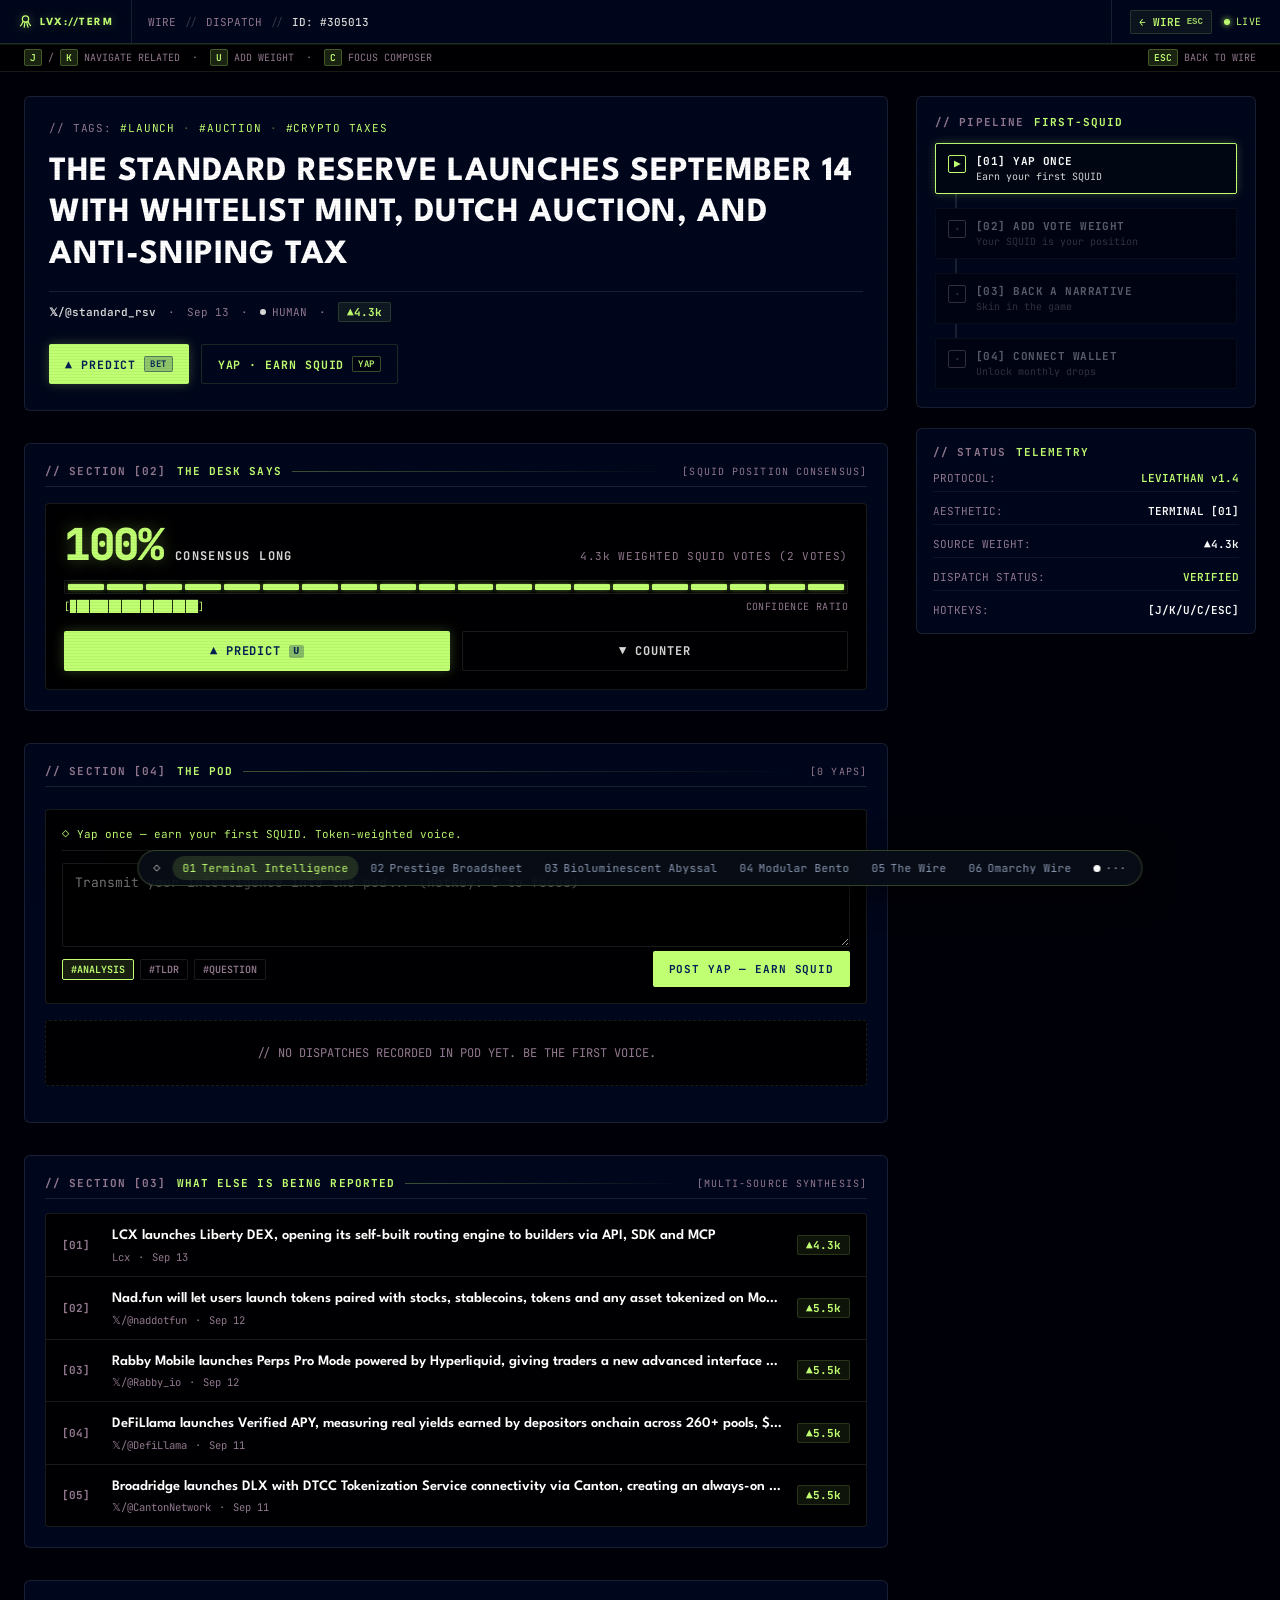
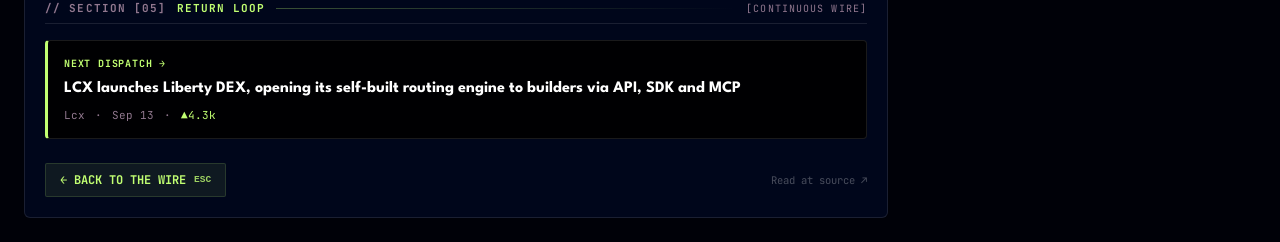
==== commit 8c6551fd: "feat: V1+V3 article pages — PREDICT/YAP CTA naming, Reddit-style composer-on-top with reply context " ====
--- a/variant-1-terminal-article.html
+++ b/variant-1-terminal-article.html
@@ -463,6 +463,74 @@
       border: 1px solid var(--border-lime-dim);
     }
 
+    /* Hero CTA Row (BET + YAP) */
+    .hero-cta-row {
+      display: flex;
+      align-items: center;
+      gap: 12px;
+      margin-top: 6px;
+      margin-bottom: 2px;
+      flex-wrap: wrap;
+    }
+
+    .btn-hero-cta {
+      height: 40px;
+      min-height: 40px;
+      display: inline-flex;
+      align-items: center;
+      justify-content: center;
+      gap: 8px;
+      padding: 0 16px;
+      font-family: var(--font-mono);
+      font-size: 11.5px;
+      font-weight: 700;
+      letter-spacing: 0.08em;
+      text-transform: uppercase;
+      border-radius: var(--r-xs);
+      cursor: pointer;
+      transition: all 0.15s ease;
+      user-select: none;
+    }
+
+    .btn-hero-cta-primary {
+      background: var(--brand-lime);
+      color: var(--brand-lime-ink);
+      border: none;
+      box-shadow: 0 0 12px color-mix(in oklch, var(--lvx-lime) 25%, transparent);
+    }
+    .btn-hero-cta-primary:hover {
+      background: var(--brand-lime-soft);
+      box-shadow: 0 0 18px color-mix(in oklch, var(--lvx-lime) 45%, transparent);
+      transform: translateY(-1px);
+    }
+
+    .btn-hero-cta-ghost {
+      background: transparent;
+      color: var(--brand-lime);
+      border: 1px solid var(--border-lime-dim);
+    }
+    .btn-hero-cta-ghost:hover {
+      background: color-mix(in oklch, var(--lvx-lime) 10%, transparent);
+      border-color: var(--brand-lime);
+      transform: translateY(-1px);
+    }
+
+    .cta-kbd {
+      background: color-mix(in oklch, #000000 35%, transparent);
+      border: 1px solid color-mix(in oklch, currentColor 30%, transparent);
+      border-radius: var(--r-xs);
+      padding: 1px 5px;
+      font-family: var(--font-mono);
+      font-size: 9px;
+      font-weight: 600;
+      letter-spacing: 0.05em;
+    }
+    .btn-hero-cta-primary .cta-kbd {
+      background: color-mix(in oklch, var(--brand-lime-ink) 25%, transparent);
+      color: var(--brand-lime-ink);
+      border-color: color-mix(in oklch, var(--brand-lime-ink) 40%, transparent);
+    }
+
     .hero-media-wrapper {
       margin-top: 8px;
       width: 100%;
@@ -594,6 +662,16 @@
     /* ============================================================
        ZONE 3: CONSENSUS (THE DESK SAYS — Trade Wedge)
        ============================================================ */
+
+    #consensus-header,
+    #pod-composer-wrap {
+      scroll-margin-top: 90px;
+    }
+
+    /* Sticky Action Bar (Desktop hidden) */
+    .sticky-action-bar {
+      display: none;
+    }
     .consensus-section {
       background: var(--bg-panel);
       border: 1px solid var(--border-hairline);
@@ -955,6 +1033,61 @@
       color: var(--brand-lime);
       letter-spacing: 0.06em;
       text-transform: uppercase;
+    }
+
+    .composer-reply-chip {
+      display: inline-flex;
+      align-items: center;
+      gap: 8px;
+      background: color-mix(in oklch, var(--lvx-lime) 12%, transparent);
+      border: 1px solid var(--brand-lime);
+      border-radius: var(--r-xs);
+      padding: 3px 8px;
+      font-family: var(--font-mono);
+      font-size: 10.5px;
+      color: var(--brand-lime);
+      letter-spacing: 0.04em;
+      width: fit-content;
+      margin-bottom: 2px;
+    }
+    .btn-cancel-reply {
+      background: transparent;
+      border: none;
+      color: var(--brand-lime);
+      font-family: var(--font-mono);
+      font-size: 13px;
+      font-weight: 700;
+      cursor: pointer;
+      line-height: 1;
+      padding: 0 2px;
+    }
+    .btn-cancel-reply:hover {
+      color: #ffffff;
+    }
+
+    .pod-header-right {
+      display: flex;
+      align-items: center;
+      gap: 8px;
+    }
+
+    .btn-yap-reply {
+      background: transparent;
+      border: 1px solid var(--border-hairline);
+      border-radius: var(--r-xs);
+      color: var(--text-dim);
+      font-family: var(--font-mono);
+      font-size: 10px;
+      font-weight: 600;
+      padding: 2px 7px;
+      cursor: pointer;
+      transition: all 0.15s;
+      letter-spacing: 0.05em;
+    }
+    .btn-yap-reply:hover {
+      color: var(--brand-lime);
+      border-color: var(--brand-lime);
+      background: color-mix(in oklch, var(--lvx-lime) 8%, transparent);
     }
 
     .pod-item-text {
@@ -1423,10 +1556,42 @@
        ============================================================ */
     @media (max-width: 860px) {
       .terminal-container {
-        grid-template-columns: 1fr;
+        grid-template-columns: minmax(0, 1fr);
         padding: 14px;
         gap: 20px;
       }
+
+      /* nowrap ledger children must wrap on narrow viewports */
+      .related-headline,
+      .sec-line {
+        white-space: normal !important;
+        overflow-wrap: anywhere;
+      }
+
+      /* iOS: keep composer >=16px so focus doesn't auto-zoom */
+      .yap-composer,
+      .terminal-container textarea {
+        font-size: 16px !important;
+      }
+
+      /* tap targets >= 40px */
+      .tag-toggle-pill,
+      .yap-tag-pill,
+      button[class*="tag"] {
+        min-height: 40px;
+        padding: 8px 14px;
+      }
+      .terminal-header a,
+      .back-to-wire,
+      .wire-back-link,
+      .source-out-link {
+        min-height: 44px;
+        display: inline-flex;
+        align-items: center;
+      }
+
+      /* clear the fixed variant dock */
+      body { padding-bottom: 96px; }
 
       .terminal-side-rail {
         position: static;
@@ -1451,6 +1616,80 @@
 
       .hero-headline {
         font-size: 22px;
+      }
+
+      .sticky-action-bar {
+        display: flex;
+        position: fixed;
+        bottom: 0;
+        left: 0;
+        width: 100%;
+        background: color-mix(in oklch, var(--lvx-navy-950) 95%, #000000);
+        border-top: 1px solid var(--border-hairline);
+        box-shadow: 0 -4px 20px rgba(0, 0, 0, 0.55);
+        padding: 8px 12px;
+        padding-bottom: calc(8px + env(safe-area-inset-bottom, 0px));
+        gap: 10px;
+        z-index: 10000;
+        transform: translateY(105%);
+        opacity: 0;
+        pointer-events: none;
+        transition: transform 0.22s cubic-bezier(0.16, 1, 0.3, 1), opacity 0.22s ease;
+      }
+
+      .sticky-action-bar.visible {
+        transform: translateY(0);
+        opacity: 1;
+        pointer-events: auto;
+      }
+
+      .btn-sticky-cta {
+        flex: 1;
+        min-height: 44px;
+        height: 44px;
+        display: inline-flex;
+        align-items: center;
+        justify-content: center;
+        gap: 8px;
+        padding: 0 12px;
+        font-family: var(--font-mono);
+        font-size: 11px;
+        font-weight: 700;
+        letter-spacing: 0.06em;
+        text-transform: uppercase;
+        border-radius: var(--r-xs);
+        cursor: pointer;
+        user-select: none;
+        transition: all 0.15s ease;
+      }
+
+      .btn-sticky-primary {
+        background: var(--brand-lime);
+        color: var(--brand-lime-ink);
+        border: none;
+        box-shadow: 0 0 10px color-mix(in oklch, var(--lvx-lime) 30%, transparent);
+      }
+      .btn-sticky-primary:active {
+        transform: scale(0.98);
+      }
+
+      .btn-sticky-ghost {
+        background: color-mix(in oklch, var(--lvx-navy-900) 80%, transparent);
+        color: var(--brand-lime);
+        border: 1px solid var(--border-lime-dim);
+      }
+      .btn-sticky-ghost:active {
+        transform: scale(0.98);
+      }
+
+      .btn-sticky-primary .cta-kbd {
+        background: color-mix(in oklch, var(--brand-lime-ink) 25%, transparent);
+        color: var(--brand-lime-ink);
+        border-color: color-mix(in oklch, var(--brand-lime-ink) 40%, transparent);
+      }
+
+      .lvx-dock {
+        bottom: 76px !important;
       }
     }
 
@@ -1571,6 +1810,18 @@
           <span class="hero-meta-item weight-item" id="meta-vote-weight">▲0</span>
         </div>
 
+        <!-- HERO CTA ROW (BET + YAP) -->
+        <div class="hero-cta-row" id="hero-cta-row">
+          <button type="button" class="btn-hero-cta btn-hero-cta-primary" id="btn-hero-back-desk">
+            <span>▲ PREDICT</span>
+            <kbd class="cta-kbd">BET</kbd>
+          </button>
+          <button type="button" class="btn-hero-cta btn-hero-cta-ghost" id="btn-hero-yap">
+            <span>YAP · EARN SQUID</span>
+            <kbd class="cta-kbd">YAP</kbd>
+          </button>
+        </div>
+
         <div class="hero-media-wrapper" id="hero-media-wrapper" style="display: none;">
           <img class="hero-media-img" id="hero-media-img" alt="Dispatch telemetry graphic" loading="eager">
         </div>
@@ -1639,8 +1890,8 @@
 
           <!-- Action buttons (40px) -->
           <div class="desk-action-row">
-            <button class="btn-weight-action btn-weight-add" id="btn-add-weight" type="button" title="Add long position weight (Hotkey: U)">
-              <span>▲ ADD WEIGHT</span>
+            <button class="btn-weight-action btn-weight-add" id="btn-add-weight" type="button" title="Predict consensus long (Hotkey: U)">
+              <span>▲ PREDICT</span>
               <kbd style="font-size:10px; background:rgba(2,31,83,0.3); color:#021f53; padding:1px 4px; border-radius:2px;">U</kbd>
             </button>
             <button class="btn-weight-action btn-weight-counter" id="btn-counter-weight" type="button" title="Counter position weight">
@@ -1659,20 +1910,6 @@
         </div>
       </section>
 
-      <!-- ZONE 4: WHAT ELSE IS BEING REPORTED (Multi-source Synthesis) -->
-      <section class="related-section" id="section-related" aria-labelledby="related-header">
-        <div class="terminal-section-header" id="related-header">
-          <span class="sec-num">// SECTION [03]</span>
-          <span class="sec-title">WHAT ELSE IS BEING REPORTED</span>
-          <div class="sec-line"></div>
-          <span class="sec-badge mono">[MULTI-SOURCE SYNTHESIS]</span>
-        </div>
-
-        <div class="related-ledger" id="related-ledger" role="list">
-          <!-- Dynamic related rows -->
-        </div>
-      </section>
-
       <!-- ZONE 5: THE POD (Comments / Pod Feel) -->
       <section class="pod-section" id="section-pod" aria-labelledby="pod-header">
         <div class="terminal-section-header" id="pod-header">
@@ -1681,20 +1918,17 @@
           <div class="sec-line"></div>
           <span class="sec-badge mono" id="pod-count-badge">[0 YAPS]</span>
         </div>
-
-        <div class="pod-list" id="pod-list">
-          <!-- Dynamic yap items -->
-        </div>
-
-        <div class="pod-empty-state" id="pod-empty-state" style="display: none;">
-          // NO DISPATCHES RECORDED IN POD YET. BE THE FIRST VOICE.
-        </div>
-
-        <!-- Composer -->
+        <!-- Composer (Reddit pattern: write box first, comments below) -->
         <div class="pod-composer-wrap" id="pod-composer-wrap">
           <div class="composer-nudge mono" id="composer-nudge">
             <span style="font-size:12px;">◇</span>
             <span>Yap once — earn your first SQUID. Token-weighted voice.</span>
+          </div>
+
+          <!-- Reply-to-context chip -->
+          <div class="composer-reply-chip" id="composer-reply-chip" style="display: none;">
+            <span class="reply-chip-text" id="reply-chip-text">REPLYING TO @user</span>
+            <button type="button" class="btn-cancel-reply" id="btn-cancel-reply" title="Cancel reply" aria-label="Cancel reply">×</button>
           </div>
 
           <div id="composer-active-view">
@@ -1733,6 +1967,28 @@
             </button>
             <div class="mono" id="composer-wallet-error" style="display: none; font-size: 11px; color: var(--brand-lime); margin-top: 4px;"></div>
           </div>
+        </div>
+
+        <div class="pod-empty-state" id="pod-empty-state" style="display: none;">
+          // NO DISPATCHES RECORDED IN POD YET. BE THE FIRST VOICE.
+        </div>
+
+        <div class="pod-list" id="pod-list">
+          <!-- Dynamic yap items -->
+        </div>
+      </section>
+
+      <!-- ZONE 4: WHAT ELSE IS BEING REPORTED (Multi-source Synthesis) -->
+      <section class="related-section" id="section-related" aria-labelledby="related-header">
+        <div class="terminal-section-header" id="related-header">
+          <span class="sec-num">// SECTION [03]</span>
+          <span class="sec-title">WHAT ELSE IS BEING REPORTED</span>
+          <div class="sec-line"></div>
+          <span class="sec-badge mono">[MULTI-SOURCE SYNTHESIS]</span>
+        </div>
+
+        <div class="related-ledger" id="related-ledger" role="list">
+          <!-- Dynamic related rows -->
         </div>
       </section>
 
@@ -1819,6 +2075,18 @@
     </aside>
 
   </main>
+
+  <!-- Mobile Sticky Bottom Action Bar (<=860px) -->
+  <div class="sticky-action-bar" id="sticky-action-bar" role="region" aria-label="Mobile quick actions">
+    <button type="button" class="btn-sticky-cta btn-sticky-primary" id="btn-sticky-back-desk">
+      <span>▲ PREDICT</span>
+      <kbd class="cta-kbd">BET</kbd>
+    </button>
+    <button type="button" class="btn-sticky-cta btn-sticky-ghost" id="btn-sticky-yap">
+      <span>YAP · EARN SQUID</span>
+      <kbd class="cta-kbd">YAP</kbd>
+    </button>
+  </div>
 
   <!-- Shared Library Scripts -->
   <script>window.VARIANT = { n: 1, name: 'Terminal Intelligence' };</script>
@@ -2267,15 +2535,53 @@
               '<span style="color:var(--text-dim);">·</span>' +
               '<span>' + Leviathan.esc(timeStr) + '</span>' +
             '</div>' +
-            '<div class="pod-tags-cluster">' + tagsHtml + '</div>' +
+            '<div class="pod-header-right">' +
+              '<div class="pod-tags-cluster">' + tagsHtml + '</div>' +
+              '<button type="button" class="btn-yap-reply" data-author="' + Leviathan.esc(name) + '">REPLY ↵</button>' +
+            '</div>' +
           '</div>' +
           '<div class="pod-item-text">' + Leviathan.esc(y.text || '') + '</div>';
+
+        var replyBtn = card.querySelector('.btn-yap-reply');
+        if (replyBtn) {
+          replyBtn.addEventListener('click', function () {
+            setReplyTarget(name);
+          });
+        }
 
         if (prepend && podList.firstChild) {
           podList.insertBefore(card, podList.firstChild);
         } else {
           podList.appendChild(card);
         }
+      }
+
+      var replyingToUser = null;
+      var composerReplyChip = document.getElementById('composer-reply-chip');
+      var replyChipText = document.getElementById('reply-chip-text');
+      var btnCancelReply = document.getElementById('btn-cancel-reply');
+
+      function setReplyTarget(authorName) {
+        replyingToUser = authorName;
+        if (replyChipText) replyChipText.textContent = 'REPLYING TO @' + authorName;
+        if (composerReplyChip) composerReplyChip.style.display = 'inline-flex';
+        if (yapTextarea) {
+          yapTextarea.scrollIntoView({ behavior: 'smooth', block: 'center' });
+          setTimeout(function () {
+            yapTextarea.focus();
+          }, 250);
+        }
+      }
+
+      function clearReplyTarget() {
+        replyingToUser = null;
+        if (composerReplyChip) composerReplyChip.style.display = 'none';
+      }
+
+      if (btnCancelReply) {
+        btnCancelReply.addEventListener('click', function () {
+          clearReplyTarget();
+        });
       }
 
       function applyYapSuccess(text, tags) {
@@ -2295,6 +2601,7 @@
         podCountBadge.textContent = '[' + currentYaps.length + (currentYaps.length === 1 ? ' YAP' : ' YAPS') + ']';
 
         yapTextarea.value = '';
+        clearReplyTarget();
         btnPostYap.textContent = '✓ POSTED — SQUID EARNED';
         btnPostYap.classList.add('success-flash');
         setTimeout(function () {
@@ -2306,11 +2613,12 @@
       }
 
       function handlePostYap() {
-        var text = yapTextarea.value.trim();
-        if (!text) {
+        var rawText = yapTextarea.value.trim();
+        if (!rawText) {
           yapTextarea.focus();
           return;
         }
+        var text = replyingToUser ? ('@' + replyingToUser + ' ' + rawText) : rawText;
 
         var activePills = document.querySelectorAll('.btn-tag-pill.active');
         var selectedTags = Array.from(activePills).map(function (p) {
@@ -2531,11 +2839,100 @@
       btnPostYap.addEventListener('click', handlePostYap);
 
       yapTextarea.addEventListener('focus', function () {
+        isComposerFocused = true;
+        updateStickyBarVisibility();
         if (!composerFirstFocus) {
           composerFirstFocus = true;
           LVXTrack('yap_started');
         }
       });
+      yapTextarea.addEventListener('blur', function () {
+        isComposerFocused = false;
+        updateStickyBarVisibility();
+      });
+
+      /* ============================================================
+         IN-VIEWPORT CTA SYSTEM (HERO & MOBILE STICKY BAR)
+         ============================================================ */
+      var stickyBar = document.getElementById('sticky-action-bar');
+      var heroEl = document.getElementById('zone-hook');
+      var consensusHeaderEl = document.getElementById('consensus-header');
+      var podComposerEl = document.getElementById('pod-composer-wrap');
+      var btnHeroBackDesk = document.getElementById('btn-hero-back-desk');
+      var btnHeroYap = document.getElementById('btn-hero-yap');
+      var btnStickyBackDesk = document.getElementById('btn-sticky-back-desk');
+      var btnStickyYap = document.getElementById('btn-sticky-yap');
+
+      var isHero60Scrolled = false;
+      var isConsensusInView = false;
+      var isPodInView = false;
+      var isComposerFocused = false;
+
+      function scrollToConsensus(placement) {
+        LVXTrack('cta_clicked', { target: 'consensus', placement: placement, variant: 'terminal' });
+        if (consensusHeaderEl) {
+          consensusHeaderEl.scrollIntoView({ behavior: 'smooth' });
+        }
+      }
+
+      function scrollToPodAndFocus(placement) {
+        LVXTrack('cta_clicked', { target: 'pod', placement: placement, variant: 'terminal' });
+        if (podComposerEl) {
+          podComposerEl.scrollIntoView({ behavior: 'smooth' });
+        }
+        if (yapTextarea) {
+          setTimeout(function () {
+            yapTextarea.focus();
+          }, 350);
+        }
+      }
+
+      function updateStickyBarVisibility() {
+        if (!stickyBar) return;
+        if (window.innerWidth > 860) {
+          stickyBar.classList.remove('visible');
+          return;
+        }
+        var shouldShow = isHero60Scrolled && !isConsensusInView && !isPodInView && !isComposerFocused;
+        if (shouldShow) {
+          stickyBar.classList.add('visible');
+        } else {
+          stickyBar.classList.remove('visible');
+        }
+      }
+
+      function checkHeroScroll() {
+        if (!heroEl) return;
+        var heroTop = heroEl.offsetTop;
+        var heroHeight = heroEl.offsetHeight;
+        var scrollY = window.scrollY || window.pageYOffset || document.documentElement.scrollTop || 0;
+        isHero60Scrolled = scrollY >= (heroTop + (heroHeight * 0.6));
+        updateStickyBarVisibility();
+      }
+
+      window.addEventListener('scroll', checkHeroScroll, { passive: true });
+      window.addEventListener('resize', checkHeroScroll, { passive: true });
+
+      if (window.IntersectionObserver && consensusHeaderEl && podComposerEl) {
+        var ctaObserver = new IntersectionObserver(function (entries) {
+          entries.forEach(function (entry) {
+            if (entry.target.id === 'consensus-header') {
+              isConsensusInView = entry.isIntersecting;
+            } else if (entry.target.id === 'pod-composer-wrap') {
+              isPodInView = entry.isIntersecting;
+            }
+          });
+          updateStickyBarVisibility();
+        }, { threshold: 0.15 });
+
+        ctaObserver.observe(consensusHeaderEl);
+        ctaObserver.observe(podComposerEl);
+      }
+
+      if (btnHeroBackDesk) btnHeroBackDesk.addEventListener('click', function () { scrollToConsensus('hero'); });
+      if (btnHeroYap) btnHeroYap.addEventListener('click', function () { scrollToPodAndFocus('hero'); });
+      if (btnStickyBackDesk) btnStickyBackDesk.addEventListener('click', function () { scrollToConsensus('sticky-bar'); });
+      if (btnStickyYap) btnStickyYap.addEventListener('click', function () { scrollToPodAndFocus('sticky-bar'); });
 
       // Tag pill toggles
       document.querySelectorAll('.btn-tag-pill').forEach(function (btn) {
